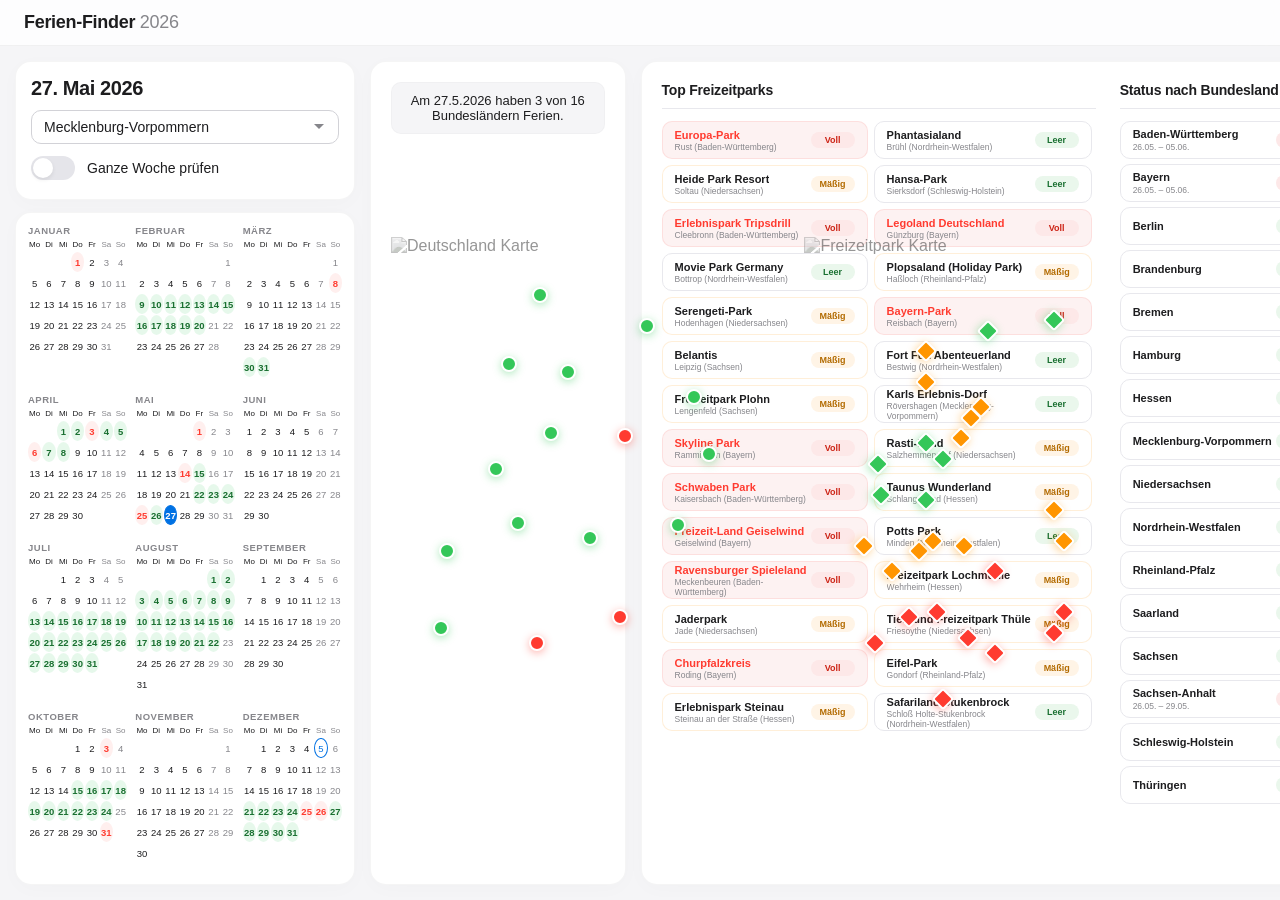
==== index.html @ 5b9fc249 "Update index.html" ====
<!DOCTYPE html>
<html lang="de">
<head>
    <meta charset="UTF-8">
    <meta name="viewport" content="width=device-width, initial-scale=1.0">
    <title>Ferien-Finder Deutschland 2026</title>
    <link rel="stylesheet" href="style.css">
</head>
<body>

    <header>
        <div class="header-blur"></div>
        <div class="header-content">
            <h1>Ferien-Finder <span>2026</span></h1>
        </div>
    </header>

    <div class="dashboard-wrapper">
        
        <div class="sidebar-left">
            <div class="controls-inner apple-card">
                <h2 id="selected-date-display">27. Mai 2026</h2>
                
                <select id="state-select" class="state-dropdown">
                    </select>

                <label class="week-toggle">
                    <input type="checkbox" id="week-check">
                    <span class="custom-switch"></span>
                    <span class="toggle-text">Ganze Woche prüfen</span>
                </label>
            </div>

            <div id="calendar-container" class="yearly-calendar apple-card">
                </div>
        </div>

        <div class="map-area apple-card">
            <div id="info-box">Lade Ferien-Finder...</div>
            
            <div class="maps-horizontal-container">
                <div class="map-wrapper-outer">
                    <div class="map-container">
                        <img src="https://upload.wikimedia.org/wikipedia/commons/6/6b/Karte_Deutsche_Bundesl%C3%A4nder_%28Bezeichner%29.svg" alt="Deutschland Karte" id="de-map">
                        <div class="pin-overlay">
                            <div id="pin-DE-SH" class="ferien-pin" style="top: 7%; left: 37%;" data-land="Schleswig-Holstein"></div>
                            <div id="pin-DE-MV" class="ferien-pin" style="top: 13%; left: 68%;" data-land="Mecklenburg-Vorpommern"></div>
                            <div id="pin-DE-HH" class="ferien-pin" style="top: 22%; left: 45%;" data-land="Hamburg"></div>
                            <div id="pin-DE-HB" class="ferien-pin" style="top: 20.5%; left: 28%;" data-land="Bremen"></div>
                            <div id="pin-DE-NI" class="ferien-pin" style="top: 34%; left: 40%;" data-land="Niedersachsen"></div>
                            <div id="pin-DE-BB" class="ferien-pin" style="top: 38%; left: 86%;" data-land="Brandenburg"></div>
                            <div id="pin-DE-BE" class="ferien-pin" style="top: 27%; left: 81.5%;" data-land="Berlin"></div>
                            <div id="pin-DE-ST" class="ferien-pin" style="top: 34.5%; left: 61.5%;" data-land="Sachsen-Anhalt"></div>
                            <div id="pin-DE-NW" class="ferien-pin" style="top: 41%; left: 24%;" data-land="Nordrhein-Westfalen"></div>
                            <div id="pin-DE-HE" class="ferien-pin" style="top: 51.5%; left: 30.5%;" data-land="Hessen"></div>
                            <div id="pin-DE-TH" class="ferien-pin" style="top: 54.5%; left: 51.5%;" data-land="Thüringen"></div>
                            <div id="pin-DE-SN" class="ferien-pin" style="top: 52%; left: 77%;" data-land="Sachsen"></div>
                            <div id="pin-DE-RP" class="ferien-pin" style="top: 57%; left: 10%;" data-land="Rheinland-Pfalz"></div>
                            <div id="pin-DE-SL" class="ferien-pin" style="top: 72%; left: 8%;" data-land="Saarland"></div>
                            <div id="pin-DE-BW" class="ferien-pin" style="top: 75%; left: 36%;" data-land="Baden-Württemberg"></div>
                            <div id="pin-DE-BY" class="ferien-pin" style="top: 70%; left: 60%;" data-land="Bayern"></div>
                        </div>
                    </div>
                </div>

                <div class="map-wrapper-outer parks-map">
                    <div class="map-container">
                        <img src="https://upload.wikimedia.org/wikipedia/commons/6/6b/Karte_Deutsche_Bundesl%C3%A4nder_%28Bezeichner%29.svg" alt="Freizeitpark Karte">
                        <div class="pin-overlay">
                            <div id="parkpin-Europa-Park" class="park-pin" style="top: 75%; left: 14%;" data-park="Europa-Park"></div>
                            <div id="parkpin-Phantasialand" class="park-pin" style="top: 46%; left: 16%;" data-park="Phantasialand"></div>
                            <div id="parkpin-Heide-Park-Resort" class="park-pin" style="top: 29%; left: 45%;" data-park="Heide Park Resort"></div>
                            <div id="parkpin-Hansa-Park" class="park-pin" style="top: 14%; left: 47%;" data-park="Hansa-Park"></div>
                            <div id="parkpin-Erlebnispark-Tripsdrill" class="park-pin" style="top: 70%; left: 24%;" data-park="Erlebnispark Tripsdrill"></div>
                            <div id="parkpin-Legoland-Deutschland" class="park-pin" style="top: 74%; left: 41%;" data-park="Legoland Deutschland"></div>
                            <div id="parkpin-Movie-Park-Germany" class="park-pin" style="top: 40%; left: 15%;" data-park="Movie Park Germany"></div>
                            <div id="parkpin-Plopsaland" class="park-pin" style="top: 61%; left: 19%;" data-park="Plopsaland (Holiday Park)"></div>
                            <div id="parkpin-Serengeti-Park" class="park-pin" style="top: 31%; left: 42%;" data-park="Serengeti-Park"></div>
                            <div id="parkpin-Bayern-Park" class="park-pin" style="top: 69%; left: 69%;" data-park="Bayern-Park"></div>
                            <div id="parkpin-Belantis" class="park-pin" style="top: 49%; left: 66%;" data-park="Belantis"></div>
                            <div id="parkpin-Fort-Fun" class="park-pin" style="top: 47%; left: 29%;" data-park="Fort Fun Abenteuerland"></div>
                            <div id="parkpin-Plohn" class="park-pin" style="top: 55%; left: 69%;" data-park="Freizeitpark Plohn"></div>
                            <div id="parkpin-Karls" class="park-pin" style="top: 12%; left: 66%;" data-park="Karls Erlebnis-Dorf"></div>
                            <div id="parkpin-Skyline" class="park-pin" style="top: 77%; left: 49%;" data-park="Skyline Park"></div>
                            <div id="parkpin-Rasti-Land" class="park-pin" style="top: 35%; left: 39%;" data-park="Rasti-Land"></div>
                            <div id="parkpin-Schwaben-Park" class="park-pin" style="top: 69%; left: 32%;" data-park="Schwaben Park"></div>
                            <div id="parkpin-Taunus" class="park-pin" style="top: 57%; left: 27%;" data-park="Taunus Wunderland"></div>
                            <div id="parkpin-Geiselwind" class="park-pin" style="top: 61%; left: 49%;" data-park="Freizeit-Land Geiselwind"></div>
                            <div id="parkpin-Potts-Park" class="park-pin" style="top: 36%; left: 29%;" data-park="Potts Park"></div>
                            
                            <div id="parkpin-Ravensburger-Spieleland" class="park-pin" style="top: 86%; left: 34%;" data-park="Ravensburger Spieleland"></div>
                            <div id="parkpin-Lochmuehle" class="park-pin" style="top: 55%; left: 31%;" data-park="Freizeitpark Lochmühle"></div>
                            <div id="parkpin-Jaderpark" class="park-pin" style="top: 18%; left: 29%;" data-park="Jaderpark"></div>
                            <div id="parkpin-Thuele" class="park-pin" style="top: 24%; left: 29%;" data-park="Tier- und Freizeitpark Thüle"></div>
                            <div id="parkpin-Churpfalzkreis" class="park-pin" style="top: 73%; left: 66%;" data-park="Churpfalzkreis"></div>
                            <div id="parkpin-Eifel-Park" class="park-pin" style="top: 56%; left: 11%;" data-park="Eifel-Park"></div>
                            <div id="parkpin-Steinau" class="park-pin" style="top: 56%; left: 40%;" data-park="Erlebnispark Steinau"></div>
                            <div id="parkpin-Stukenbrock" class="park-pin" style="top: 39%; left: 34%;" data-park="Safariland Stukenbrock"></div>
                        </div>
                    </div>
                </div>
            </div>
        </div>

        <div class="sidebar-right">
            <div class="list-container apple-card split-grid">
                <div class="grid-column">
                    <h2>Top Freizeitparks</h2>
                    <div id="parks-liste"></div>
                </div>
                <div class="grid-column">
                    <h2>Status nach Bundesland</h2>
                    <div id="laender-liste"></div>
                </div>
            </div>
        </div>

    </div>

    <script src="daten.js"></script>
    <script src="script.js"></script>
</body>
</html>
---- style.css ----
/* ==========================================================================
   1. APPLE STYLE BASE (LIGHT MINIMALISM)
   ========================================================================== */
body {
    font-family: -apple-system, BlinkMacSystemFont, "Segoe UI", Roboto, Helvetica, Arial, sans-serif;
    margin: 0; padding: 0;
    background-color: #f5f5f7;
    color: #1d1d1f;
    height: 100vh;
    display: flex;
    flex-direction: column;
    overflow: hidden;
    -webkit-font-smoothing: antialiased;
}

header {
    background-color: rgba(255, 255, 255, 0.8);
    backdrop-filter: saturate(180%) blur(20px);
    width: 100%;
    position: relative;
    z-index: 1000;
    border-bottom: 1px solid rgba(0, 0, 0, 0.05);
}

.header-content {
    max-width: 1600px;
    margin: 0 auto;
    padding: 12px 24px;
}

header h1 { 
    margin: 0; 
    font-size: 18px; 
    font-weight: 600;
    letter-spacing: -0.3px;
    color: #1d1d1f;
}
header h1 span {
    color: #86868b;
    font-weight: 400;
}

.dashboard-wrapper {
    display: flex; flex: 1; max-width: 100vw; box-sizing: border-box; padding: 15px; gap: 15px; align-items: stretch;
    min-height: 0; 
}

/* ==========================================================================
   2. THE APPLE CARD (WHITE ENCLOSURES)
   ========================================================================== */
.apple-card {
    background-color: #ffffff;
    border-radius: 16px;
    border: 1px solid rgba(0, 0, 0, 0.04);
    box-shadow: 0 4px 20px rgba(0, 0, 0, 0.02);
    box-sizing: border-box;
}

.sidebar-left { flex: 0 0 340px; display: flex; flex-direction: column; gap: 12px; min-height: 0; }
.sidebar-right { flex: 0 0 660px; min-height: 0; }

.controls-inner { padding: 15px; text-align: left; }
#selected-date-display { margin: 0 0 10px 0; font-size: 20px; color: #1d1d1f; font-weight: 600; letter-spacing: -0.4px; }

.state-dropdown {
    width: 100%; padding: 8px 12px; margin-bottom: 12px; border-radius: 10px; 
    border: 1px solid #d2d2d7; background-color: #ffffff; font-size: 14px; 
    color: #1d1d1f; outline: none; cursor: pointer; font-weight: 500;
    appearance: none;
    background-image: url("data:image/svg+xml;utf8,<svg xmlns='http://www.w3.org/2000/svg' width='10' height='6' viewBox='0 0 10 6'><path fill='%2386868b' d='M0 0l5 5 5-5z'/></svg>");
    background-repeat: no-repeat; background-position: right 14px center;
}
.state-dropdown:hover { border-color: #86868b; background-color: #f5f5f7; }

.week-toggle { display: inline-flex; align-items: center; gap: 12px; cursor: pointer; font-size: 14px; color: #1d1d1f; font-weight: 500; }
.week-toggle input { display: none; }
.custom-switch { width: 44px; height: 24px; background-color: #e5e5ea; border-radius: 12px; position: relative; transition: background-color 0.2s ease; }
.custom-switch::after { content: ''; position: absolute; top: 2px; left: 2px; width: 20px; height: 20px; background-color: #ffffff; border-radius: 50%; box-shadow: 0 2px 4px rgba(0,0,0,0.08); transition: transform 0.2s cubic-bezier(0.4, 0, 0.2, 1); }
.week-toggle input:checked + .custom-switch { background-color: #34c759; }
.week-toggle input:checked + .custom-switch::after { transform: translateX(20px); }

/* ==========================================================================
   3. APPLE SYSTEM CALENDAR (WITH DECENT WEEKEND MARKING)
   ========================================================================== */
.yearly-calendar { 
    flex: 1; 
    display: grid; 
    grid-template-columns: repeat(3, 1fr); 
    gap: 8px; 
    padding: 12px; 
    overflow-y: hidden; 
}
.month-box { background: transparent; padding: 0; }
.month-title { font-weight: 600; text-align: left; font-size: 9.5px; margin-bottom: 4px; color: #86868b; text-transform: uppercase; letter-spacing: 0.5px; }
.days-grid { display: grid; grid-template-columns: repeat(7, 1fr); gap: 1px; text-align: center; }

/* Header-Kürzel: Sa und So dezent abdunkeln */
.day-header { font-size: 8px; color: #1d1d1f; font-weight: 500; padding-bottom: 2px; }
.day-header:nth-child(6), .day-header:nth-child(7) { color: #86868b; }

.day-cell { font-size: 9.5px; padding: 3.5px 0; border-radius: 50%; cursor: pointer; color: #1d1d1f; font-weight: 500; transition: background 0.1s; border: 1px solid transparent; box-sizing: border-box; }
.day-cell.empty { cursor: default; background: transparent; border: none; }
.day-cell:not(.empty):hover { background-color: #f5f5f7; }

/* FIX: Samstage und Sonntage im Monatsraster edel abdunkeln */
.day-cell:nth-child(7n-1), .day-cell:nth-child(7n) { color: #86868b; }

/* Highlights (Überschreiben die Wochenend-Farbe bei Relevanz) */
.day-cell.ferien-highlight { background-color: rgba(52, 199, 89, 0.12) !important; color: #1a7031 !important; font-weight: 600; }
.day-cell.feiertag-highlight { background-color: rgba(255, 59, 48, 0.08) !important; color: #ff3b30 !important; font-weight: 600; }
.day-cell.today-highlight { border: 1px solid #0071e3 !important; color: #0071e3 !important; }
.day-cell.active { background: #0071e3 !important; color: #ffffff !important; font-weight: 600; border-color: #0071e3 !important; }

/* ==========================================================================
   4. MITTLERE SPALTE: APPLE KARTEN
   ========================================================================== */
.map-area { flex: 1; display: flex; flex-direction: column; padding: 20px; min-height: 0; }

#info-box {
    padding: 10px 15px; background: #f5f5f7; border-radius: 10px;
    text-align: center; font-weight: 500; margin-bottom: 16px; font-size: 13px; flex-shrink: 0;
    color: #1d1d1f; border: 1px solid rgba(0,0,0,0.02);
}

.maps-horizontal-container { display: flex; flex: 1; width: 100%; gap: 20px; min-height: 0; }
.map-wrapper-outer { flex: 1; display: flex; justify-content: center; align-items: center; min-height: 0; }
.map-wrapper-outer.parks-map { border-left: 1px solid #e8e8ed; padding-left: 20px; }

.map-container { height: 100%; max-height: 540px; aspect-ratio: 400 / 580; position: relative; }
.map-container img { 
    width: 100%; height: 100%; object-fit: contain; 
    filter: brightness(1.02) contrast(0.85) saturate(0.1) opacity(0.5); 
}

.pin-overlay { position: absolute; top: 2.6%; bottom: 2.6%; left: 3.75%; right: 3.75%; pointer-events: none; }

.ferien-pin, .park-pin {
    position: absolute; width: 12px; height: 12px; 
    border: 2px solid #ffffff; border-radius: 50%; 
    cursor: pointer; pointer-events: auto; transition: all 0.15s ease;
}
.ferien-pin:hover, .park-pin:hover { transform: scale(1.3); z-index: 100; box-shadow: 0 3px 10px rgba(0,0,0,0.15); }

.ferien-pin.leuchtet-gruen, .park-pin.leuchtet-gruen { 
    background-color: #34c759; 
    box-shadow: 0 2px 8px rgba(52, 199, 89, 0.4); 
}
.park-pin.leuchtet-gelb {
    background-color: #ff9500 !important; 
    box-shadow: 0 2px 8px rgba(255, 149, 0, 0.4) !important;
}
.ferien-pin, .park-pin.leuchtet-rot {
    background-color: #ff3b30;
    box-shadow: 0 2px 8px rgba(255, 59, 48, 0.4);
}

.park-pin { border-radius: 3px; transform: rotate(45deg); }
.park-pin:hover { transform: scale(1.3) rotate(45deg); }

/* ==========================================================================
   5. RECHTE SPALTE: GRID SEKTION
   ========================================================================== */
.list-container { padding: 20px; height: 100%; box-sizing: border-box; min-height: 0; }
.split-grid { display: grid; grid-template-columns: 1fr 1fr; gap: 24px; }
.grid-column { display: flex; flex-direction: column; min-height: 0; }

.list-container h2 { 
    margin: 0; font-size: 14px; color: #1d1d1f; text-align: left; 
    border-bottom: 1px solid #e8e8ed; padding-bottom: 10px; font-weight: 600;
    letter-spacing: -0.2px; margin-bottom: 12px;
}

#parks-liste { display: grid; grid-template-columns: 1fr 1fr; gap: 6px; flex: 1; overflow-y: auto; padding-right: 4px; align-content: start; }
.park-item, .land-item {
    display: flex; justify-content: space-between; align-items: center; padding: 0 12px;
    background: #ffffff; border: 1px solid #e8e8ed; border-radius: 10px;
    cursor: pointer; transition: all 0.1s; height: 38px; box-sizing: border-box;
}
.park-item:hover, .land-item:hover { background-color: #f5f5f7; }

.park-info { display: flex; flex-direction: column; text-align: left; overflow: hidden; padding-right: 4px; }
.park-name { font-size: 11px; font-weight: 600; color: #1d1d1f; white-space: nowrap; overflow: hidden; text-overflow: ellipsis; }
.park-ort { font-size: 8.5px; color: #86868b; margin-top: 1px; }

.park-status-badge { padding: 3px 8px; border-radius: 12px; font-size: 9px; font-weight: 600; flex-shrink: 0; text-align: center; width: 44px; box-sizing: border-box; }
.status-badge { padding: 3px 8px; border-radius: 12px; font-size: 9px; font-weight: 600; flex-shrink: 0; text-align: center; width: 52px; box-sizing: border-box; }

.park-status-badge.state-leer, .status-badge { background-color: #eaf7ec; color: #1a7031; }
.park-item.maessig { border-color: rgba(255, 149, 0, 0.15); }
.park-status-badge.state-maessig { background-color: #fff4e6; color: #b36b00; }
.park-item.ferien { background-color: #fdf2f2; border-color: rgba(255, 59, 48, 0.1); }
.park-item.ferien .park-name { color: #ff3b30; }
.park-status-badge.state-voll, .land-item.ferien .status-badge { background-color: #fde8e8; color: #cc2214; }

#laender-liste { display: flex; flex-direction: column; gap: 5px; flex: 1; overflow-y: auto; padding-right: 4px; }
.land-item { font-size: 11.5px; font-weight: 500; cursor: default; }

::-webkit-scrollbar { width: 4px; }
::-webkit-scrollbar-track { background: transparent; }
::-webkit-scrollbar-thumb { background: #d2d2d7; border-radius: 4px; }
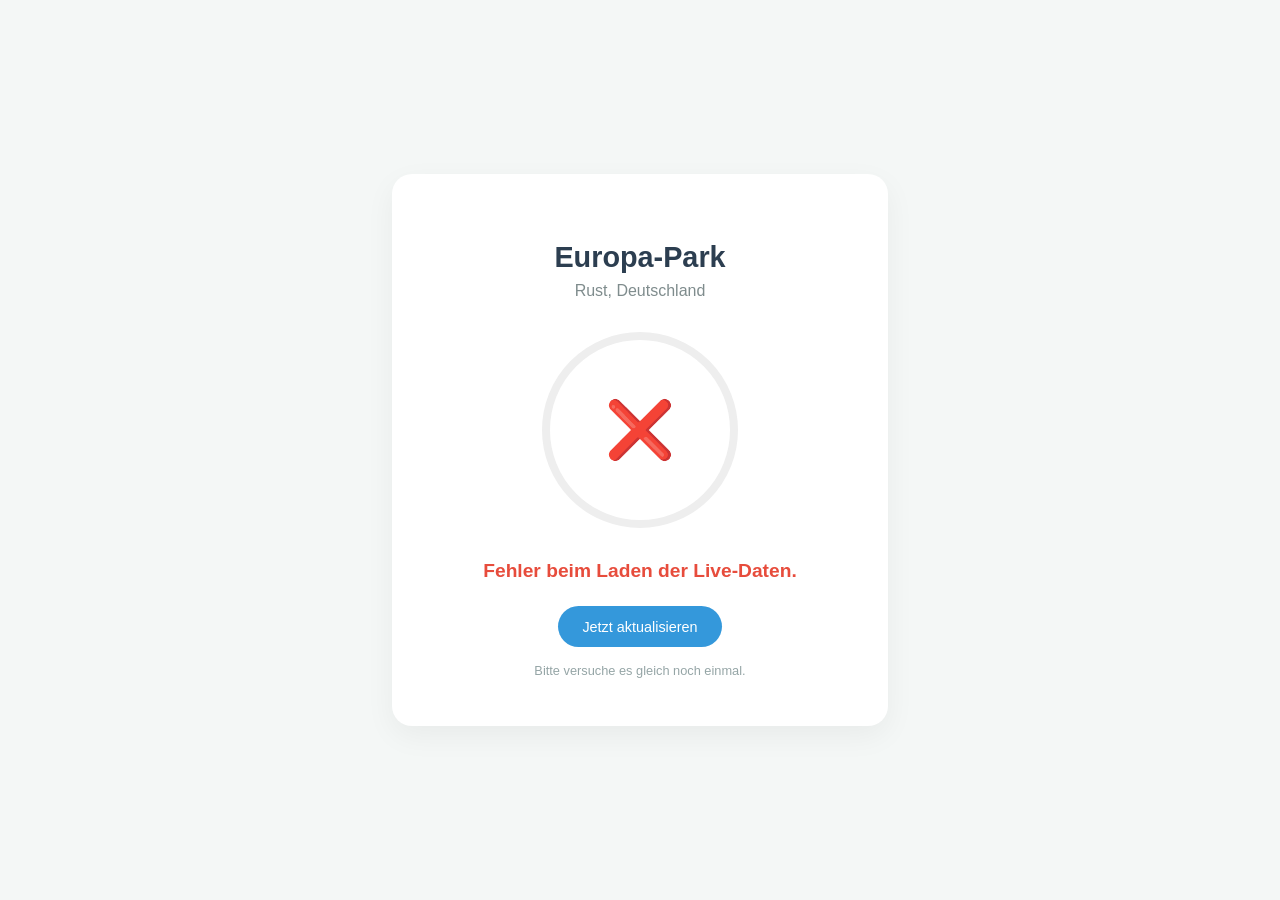
==== commit ed6fa1b5: "Update index.html" ====
--- a/index.html
+++ b/index.html
@@ -3,121 +3,188 @@
 <head>
     <meta charset="UTF-8">
     <meta name="viewport" content="width=device-width, initial-scale=1.0">
-    <title>Ferien-Finder Deutschland 2026</title>
-    <link rel="stylesheet" href="style.css">
+    <title>Europa-Park Live-Auslastung</title>
+    <style>
+        :root {
+            --bg-color: #f4f7f6;
+            --card-bg: #ffffff;
+            --text-main: #2c3e50;
+            --accent-blue: #3498db;
+            --state-leer: #2ecc71;
+            --state-maessig: #f1c40f;
+            --state-voll: #e74c3c;
+        }
+
+        body {
+            font-family: -apple-system, BlinkMacSystemFont, "Segoe UI", Roboto, sans-serif;
+            background-color: var(--bg-color);
+            color: var(--text-main);
+            display: flex;
+            justify-content: center;
+            align-items: center;
+            height: 100vh;
+            margin: 0;
+        }
+
+        .container {
+            text-align: center;
+            background: var(--card-bg);
+            padding: 3rem;
+            border-radius: 20px;
+            box-shadow: 0 10px 30px rgba(0,0,0,0.05);
+            max-width: 400px;
+            width: 90%;
+        }
+
+        h1 {
+            font-size: 1.8rem;
+            margin-bottom: 0.5rem;
+        }
+
+        .ort {
+            color: #7f8c8d;
+            font-size: 1rem;
+            margin-bottom: 2rem;
+        }
+
+        .auslastung-kreis {
+            width: 180px;
+            height: 180px;
+            border-radius: 50%;
+            border: 8px solid #eee;
+            display: flex;
+            flex-direction: column;
+            justify-content: center;
+            align-items: center;
+            margin: 0 auto 2rem auto;
+            transition: all 0.5s ease;
+        }
+
+        .prozent {
+            font-size: 3.5rem;
+            font-weight: bold;
+        }
+
+        .status-text {
+            font-size: 1.2rem;
+            font-weight: 600;
+            margin-bottom: 1.5rem;
+        }
+
+        .update-zeit {
+            font-size: 0.8rem;
+            color: #95a5a6;
+        }
+
+        .button {
+            background-color: var(--accent-blue);
+            color: white;
+            border: none;
+            padding: 0.8rem 1.5rem;
+            border-radius: 25px;
+            font-size: 0.9rem;
+            cursor: pointer;
+            transition: background 0.2s;
+        }
+
+        .button:hover {
+            background-color: #2980b9;
+        }
+
+        /* Ladestatus-Animation */
+        .loading .prozent {
+            font-size: 1.5rem;
+            color: #95a5a6;
+        }
+    </style>
 </head>
 <body>
 
-    <header>
-        <div class="header-blur"></div>
-        <div class="header-content">
-            <h1>Ferien-Finder <span>2026</span></h1>
-        </div>
-    </header>
+<div class="container" id="app-box">
+    <h1>Europa-Park</h1>
+    <div class="ort">Rust, Deutschland</div>
 
-    <div class="dashboard-wrapper">
-        
-        <div class="sidebar-left">
-            <div class="controls-inner apple-card">
-                <h2 id="selected-date-display">27. Mai 2026</h2>
-                
-                <select id="state-select" class="state-dropdown">
-                    </select>
-
-                <label class="week-toggle">
-                    <input type="checkbox" id="week-check">
-                    <span class="custom-switch"></span>
-                    <span class="toggle-text">Ganze Woche prüfen</span>
-                </label>
-            </div>
-
-            <div id="calendar-container" class="yearly-calendar apple-card">
-                </div>
-        </div>
-
-        <div class="map-area apple-card">
-            <div id="info-box">Lade Ferien-Finder...</div>
-            
-            <div class="maps-horizontal-container">
-                <div class="map-wrapper-outer">
-                    <div class="map-container">
-                        <img src="https://upload.wikimedia.org/wikipedia/commons/6/6b/Karte_Deutsche_Bundesl%C3%A4nder_%28Bezeichner%29.svg" alt="Deutschland Karte" id="de-map">
-                        <div class="pin-overlay">
-                            <div id="pin-DE-SH" class="ferien-pin" style="top: 7%; left: 37%;" data-land="Schleswig-Holstein"></div>
-                            <div id="pin-DE-MV" class="ferien-pin" style="top: 13%; left: 68%;" data-land="Mecklenburg-Vorpommern"></div>
-                            <div id="pin-DE-HH" class="ferien-pin" style="top: 22%; left: 45%;" data-land="Hamburg"></div>
-                            <div id="pin-DE-HB" class="ferien-pin" style="top: 20.5%; left: 28%;" data-land="Bremen"></div>
-                            <div id="pin-DE-NI" class="ferien-pin" style="top: 34%; left: 40%;" data-land="Niedersachsen"></div>
-                            <div id="pin-DE-BB" class="ferien-pin" style="top: 38%; left: 86%;" data-land="Brandenburg"></div>
-                            <div id="pin-DE-BE" class="ferien-pin" style="top: 27%; left: 81.5%;" data-land="Berlin"></div>
-                            <div id="pin-DE-ST" class="ferien-pin" style="top: 34.5%; left: 61.5%;" data-land="Sachsen-Anhalt"></div>
-                            <div id="pin-DE-NW" class="ferien-pin" style="top: 41%; left: 24%;" data-land="Nordrhein-Westfalen"></div>
-                            <div id="pin-DE-HE" class="ferien-pin" style="top: 51.5%; left: 30.5%;" data-land="Hessen"></div>
-                            <div id="pin-DE-TH" class="ferien-pin" style="top: 54.5%; left: 51.5%;" data-land="Thüringen"></div>
-                            <div id="pin-DE-SN" class="ferien-pin" style="top: 52%; left: 77%;" data-land="Sachsen"></div>
-                            <div id="pin-DE-RP" class="ferien-pin" style="top: 57%; left: 10%;" data-land="Rheinland-Pfalz"></div>
-                            <div id="pin-DE-SL" class="ferien-pin" style="top: 72%; left: 8%;" data-land="Saarland"></div>
-                            <div id="pin-DE-BW" class="ferien-pin" style="top: 75%; left: 36%;" data-land="Baden-Württemberg"></div>
-                            <div id="pin-DE-BY" class="ferien-pin" style="top: 70%; left: 60%;" data-land="Bayern"></div>
-                        </div>
-                    </div>
-                </div>
-
-                <div class="map-wrapper-outer parks-map">
-                    <div class="map-container">
-                        <img src="https://upload.wikimedia.org/wikipedia/commons/6/6b/Karte_Deutsche_Bundesl%C3%A4nder_%28Bezeichner%29.svg" alt="Freizeitpark Karte">
-                        <div class="pin-overlay">
-                            <div id="parkpin-Europa-Park" class="park-pin" style="top: 75%; left: 14%;" data-park="Europa-Park"></div>
-                            <div id="parkpin-Phantasialand" class="park-pin" style="top: 46%; left: 16%;" data-park="Phantasialand"></div>
-                            <div id="parkpin-Heide-Park-Resort" class="park-pin" style="top: 29%; left: 45%;" data-park="Heide Park Resort"></div>
-                            <div id="parkpin-Hansa-Park" class="park-pin" style="top: 14%; left: 47%;" data-park="Hansa-Park"></div>
-                            <div id="parkpin-Erlebnispark-Tripsdrill" class="park-pin" style="top: 70%; left: 24%;" data-park="Erlebnispark Tripsdrill"></div>
-                            <div id="parkpin-Legoland-Deutschland" class="park-pin" style="top: 74%; left: 41%;" data-park="Legoland Deutschland"></div>
-                            <div id="parkpin-Movie-Park-Germany" class="park-pin" style="top: 40%; left: 15%;" data-park="Movie Park Germany"></div>
-                            <div id="parkpin-Plopsaland" class="park-pin" style="top: 61%; left: 19%;" data-park="Plopsaland (Holiday Park)"></div>
-                            <div id="parkpin-Serengeti-Park" class="park-pin" style="top: 31%; left: 42%;" data-park="Serengeti-Park"></div>
-                            <div id="parkpin-Bayern-Park" class="park-pin" style="top: 69%; left: 69%;" data-park="Bayern-Park"></div>
-                            <div id="parkpin-Belantis" class="park-pin" style="top: 49%; left: 66%;" data-park="Belantis"></div>
-                            <div id="parkpin-Fort-Fun" class="park-pin" style="top: 47%; left: 29%;" data-park="Fort Fun Abenteuerland"></div>
-                            <div id="parkpin-Plohn" class="park-pin" style="top: 55%; left: 69%;" data-park="Freizeitpark Plohn"></div>
-                            <div id="parkpin-Karls" class="park-pin" style="top: 12%; left: 66%;" data-park="Karls Erlebnis-Dorf"></div>
-                            <div id="parkpin-Skyline" class="park-pin" style="top: 77%; left: 49%;" data-park="Skyline Park"></div>
-                            <div id="parkpin-Rasti-Land" class="park-pin" style="top: 35%; left: 39%;" data-park="Rasti-Land"></div>
-                            <div id="parkpin-Schwaben-Park" class="park-pin" style="top: 69%; left: 32%;" data-park="Schwaben Park"></div>
-                            <div id="parkpin-Taunus" class="park-pin" style="top: 57%; left: 27%;" data-park="Taunus Wunderland"></div>
-                            <div id="parkpin-Geiselwind" class="park-pin" style="top: 61%; left: 49%;" data-park="Freizeit-Land Geiselwind"></div>
-                            <div id="parkpin-Potts-Park" class="park-pin" style="top: 36%; left: 29%;" data-park="Potts Park"></div>
-                            
-                            <div id="parkpin-Ravensburger-Spieleland" class="park-pin" style="top: 86%; left: 34%;" data-park="Ravensburger Spieleland"></div>
-                            <div id="parkpin-Lochmuehle" class="park-pin" style="top: 55%; left: 31%;" data-park="Freizeitpark Lochmühle"></div>
-                            <div id="parkpin-Jaderpark" class="park-pin" style="top: 18%; left: 29%;" data-park="Jaderpark"></div>
-                            <div id="parkpin-Thuele" class="park-pin" style="top: 24%; left: 29%;" data-park="Tier- und Freizeitpark Thüle"></div>
-                            <div id="parkpin-Churpfalzkreis" class="park-pin" style="top: 73%; left: 66%;" data-park="Churpfalzkreis"></div>
-                            <div id="parkpin-Eifel-Park" class="park-pin" style="top: 56%; left: 11%;" data-park="Eifel-Park"></div>
-                            <div id="parkpin-Steinau" class="park-pin" style="top: 56%; left: 40%;" data-park="Erlebnispark Steinau"></div>
-                            <div id="parkpin-Stukenbrock" class="park-pin" style="top: 39%; left: 34%;" data-park="Safariland Stukenbrock"></div>
-                        </div>
-                    </div>
-                </div>
-            </div>
-        </div>
-
-        <div class="sidebar-right">
-            <div class="list-container apple-card split-grid">
-                <div class="grid-column">
-                    <h2>Top Freizeitparks</h2>
-                    <div id="parks-liste"></div>
-                </div>
-                <div class="grid-column">
-                    <h2>Status nach Bundesland</h2>
-                    <div id="laender-liste"></div>
-                </div>
-            </div>
-        </div>
-
+    <div class="auslastung-kreis" id="kreis">
+        <div class="prozent" id="wert">--</div>
     </div>
 
-    <script src="daten.js"></script>
-    <script src="script.js"></script>
+    <div class="status-text" id="status">Lade Live-Daten...</div>
+    
+    <button class="button" onclick="holeEuropaParkDaten()">Jetzt aktualisieren</button>
+    <div class="update-zeit" id="zeit" style="margin-top: 1rem;"></div>
+</div>
+
+<script>
+    async function holeEuropaParkDaten() {
+        const wertAnzeige = document.getElementById('wert');
+        const statusAnzeige = document.getElementById('status');
+        const kreis = document.getElementById('kreis');
+        const zeitAnzeige = document.getElementById('zeit');
+        
+        wertAnzeige.innerText = "⏳";
+        statusAnzeige.innerText = "Verbindung wird aufgebaut...";
+        
+        // Wir nutzen den direkten JSON-Proxy von AllOrigins ohne blockierende Header
+        const targetUrl = 'https://api.wartezeiten.app/v1/parks';
+        
+        try {
+            const response = await fetch(`https://api.allorigins.win/get?url=${encodeURIComponent(targetUrl)}`);
+            if (!response.ok) throw new Error('Proxy antwortet nicht');
+            
+            const dataWrapper = await response.json();
+            if (!dataWrapper.contents) throw new Error('Kein Inhalt empfangen');
+            
+            const parks = JSON.parse(dataWrapper.contents);
+            
+            // Suche den Europa-Park über die exakte API-ID 'europapark'
+            const europaPark = parks.find(p => p && p.id === 'europapark');
+            
+            if (europaPark) {
+                // Auslesen des Feldes (wir prüfen beide API-Schreibweisen ab)
+                const levelRaw = europaPark.crowd_level !== undefined ? europaPark.crowd_level : europaPark.crowdlevel;
+                
+                if (levelRaw !== undefined && levelRaw !== null) {
+                    const prozentwert = Math.round(parseFloat(levelRaw));
+                    
+                    // Werte auf dem Bildschirm anzeigen
+                    wertAnzeige.innerHTML = `${prozentwert}<span style="font-size: 1.5rem;">%</span>`;
+                    
+                    // Farben und Zustandstexte dynamisch anpassen
+                    if (prozentwert >= 65) {
+                        statusAnzeige.innerText = "Sehr voll (Lange Wartezeiten)";
+                        statusAnzeige.style.color = "var(--state-voll)";
+                        kreis.style.borderColor = "var(--state-voll)";
+                    } else if (prozentwert >= 35) {
+                        statusAnzeige.innerText = "Mäßig besucht (Normalbetrieb)";
+                        statusAnzeige.style.color = "var(--state-maessig)";
+                        kreis.style.borderColor = "var(--state-maessig)";
+                    } else {
+                        statusAnzeige.innerText = "Sehr leer (Freie Fahrt!)";
+                        statusAnzeige.style.color = "var(--state-leer)";
+                        kreis.style.borderColor = "var(--state-leer)";
+                    }
+                    
+                    // Zeitstempel setzen
+                    const jetzt = new Date();
+                    zeitAnzeige.innerText = `Zuletzt aktualisiert: ${jetzt.toLocaleTimeString('de-DE')} Uhr`;
+                    return;
+                }
+            }
+            throw new Error('Parkdaten unvollständig');
+            
+        } catch (fehler) {
+            console.error(fehler);
+            wertAnzeige.innerText = "❌";
+            statusAnzeige.innerText = "Fehler beim Laden der Live-Daten.";
+            statusAnzeige.style.color = "var(--state-voll)";
+            kreis.style.borderColor = "#eee";
+            zeitAnzeige.innerText = "Bitte versuche es gleich noch einmal.";
+        }
+    }
+
+    // Beim ersten Laden der Seite sofort die Daten abrufen
+    document.addEventListener('DOMContentLoaded', holeEuropaParkDaten);
+</script>
+
 </body>
 </html>
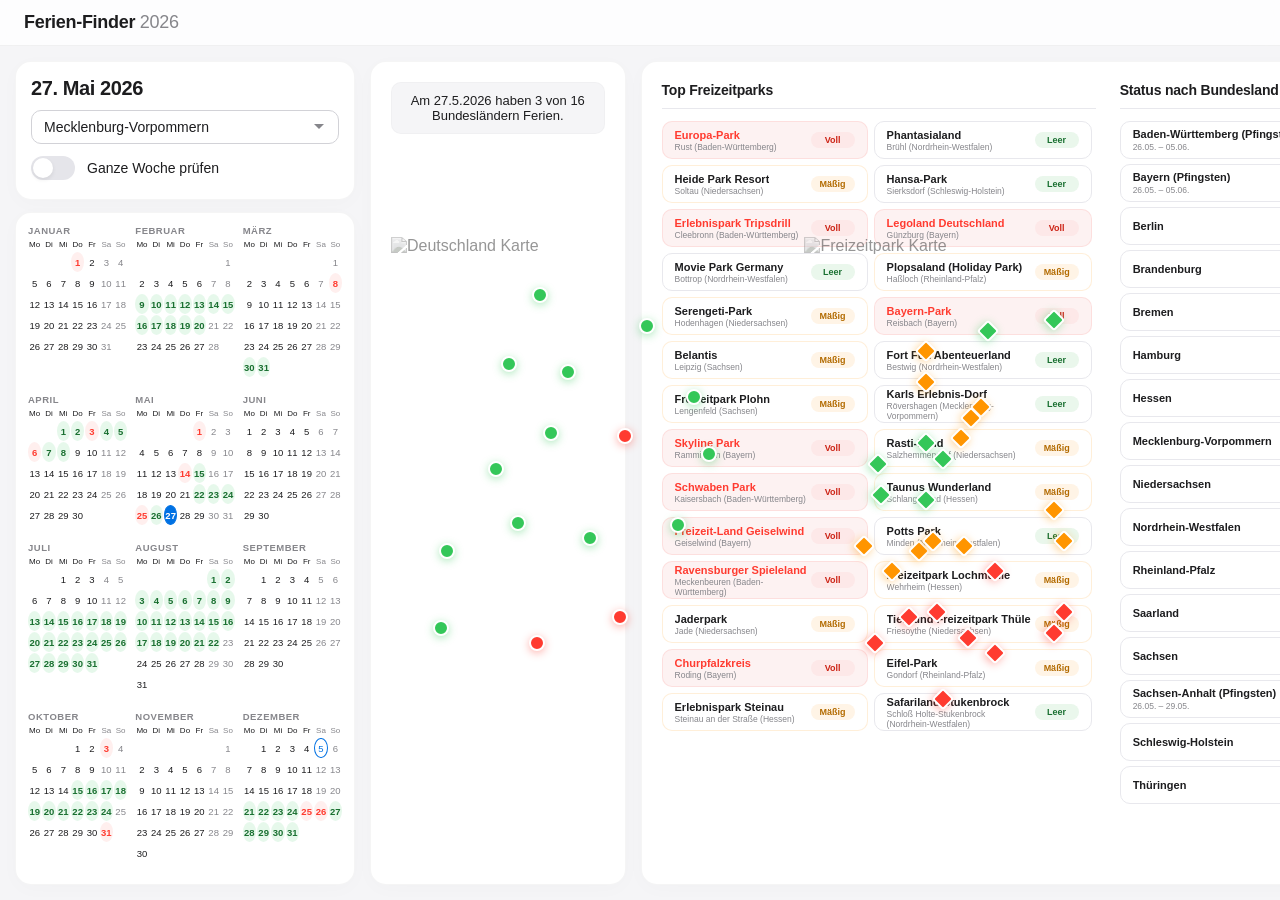
==== commit 3de17ec6: "Add files via upload" ====
--- a/index.html
+++ b/index.html
@@ -3,188 +3,121 @@
 <head>
     <meta charset="UTF-8">
     <meta name="viewport" content="width=device-width, initial-scale=1.0">
-    <title>Europa-Park Live-Auslastung</title>
-    <style>
-        :root {
-            --bg-color: #f4f7f6;
-            --card-bg: #ffffff;
-            --text-main: #2c3e50;
-            --accent-blue: #3498db;
-            --state-leer: #2ecc71;
-            --state-maessig: #f1c40f;
-            --state-voll: #e74c3c;
-        }
-
-        body {
-            font-family: -apple-system, BlinkMacSystemFont, "Segoe UI", Roboto, sans-serif;
-            background-color: var(--bg-color);
-            color: var(--text-main);
-            display: flex;
-            justify-content: center;
-            align-items: center;
-            height: 100vh;
-            margin: 0;
-        }
-
-        .container {
-            text-align: center;
-            background: var(--card-bg);
-            padding: 3rem;
-            border-radius: 20px;
-            box-shadow: 0 10px 30px rgba(0,0,0,0.05);
-            max-width: 400px;
-            width: 90%;
-        }
-
-        h1 {
-            font-size: 1.8rem;
-            margin-bottom: 0.5rem;
-        }
-
-        .ort {
-            color: #7f8c8d;
-            font-size: 1rem;
-            margin-bottom: 2rem;
-        }
-
-        .auslastung-kreis {
-            width: 180px;
-            height: 180px;
-            border-radius: 50%;
-            border: 8px solid #eee;
-            display: flex;
-            flex-direction: column;
-            justify-content: center;
-            align-items: center;
-            margin: 0 auto 2rem auto;
-            transition: all 0.5s ease;
-        }
-
-        .prozent {
-            font-size: 3.5rem;
-            font-weight: bold;
-        }
-
-        .status-text {
-            font-size: 1.2rem;
-            font-weight: 600;
-            margin-bottom: 1.5rem;
-        }
-
-        .update-zeit {
-            font-size: 0.8rem;
-            color: #95a5a6;
-        }
-
-        .button {
-            background-color: var(--accent-blue);
-            color: white;
-            border: none;
-            padding: 0.8rem 1.5rem;
-            border-radius: 25px;
-            font-size: 0.9rem;
-            cursor: pointer;
-            transition: background 0.2s;
-        }
-
-        .button:hover {
-            background-color: #2980b9;
-        }
-
-        /* Ladestatus-Animation */
-        .loading .prozent {
-            font-size: 1.5rem;
-            color: #95a5a6;
-        }
-    </style>
+    <title>Ferien-Finder Deutschland 2026</title>
+    <link rel="stylesheet" href="style.css">
 </head>
 <body>
 
-<div class="container" id="app-box">
-    <h1>Europa-Park</h1>
-    <div class="ort">Rust, Deutschland</div>
+    <header>
+        <div class="header-blur"></div>
+        <div class="header-content">
+            <h1>Ferien-Finder <span>2026</span></h1>
+        </div>
+    </header>
 
-    <div class="auslastung-kreis" id="kreis">
-        <div class="prozent" id="wert">--</div>
+    <div class="dashboard-wrapper">
+        
+        <div class="sidebar-left">
+            <div class="controls-inner apple-card">
+                <h2 id="selected-date-display">27. Mai 2026</h2>
+                
+                <select id="state-select" class="state-dropdown">
+                    </select>
+
+                <label class="week-toggle">
+                    <input type="checkbox" id="week-check">
+                    <span class="custom-switch"></span>
+                    <span class="toggle-text">Ganze Woche prüfen</span>
+                </label>
+            </div>
+
+            <div id="calendar-container" class="yearly-calendar apple-card">
+                </div>
+        </div>
+
+        <div class="map-area apple-card">
+            <div id="info-box">Lade Ferien-Finder...</div>
+            
+            <div class="maps-horizontal-container">
+                <div class="map-wrapper-outer">
+                    <div class="map-container">
+                        <img src="https://upload.wikimedia.org/wikipedia/commons/6/6b/Karte_Deutsche_Bundesl%C3%A4nder_%28Bezeichner%29.svg" alt="Deutschland Karte" id="de-map">
+                        <div class="pin-overlay">
+                            <div id="pin-DE-SH" class="ferien-pin" style="top: 7%; left: 37%;" data-land="Schleswig-Holstein"></div>
+                            <div id="pin-DE-MV" class="ferien-pin" style="top: 13%; left: 68%;" data-land="Mecklenburg-Vorpommern"></div>
+                            <div id="pin-DE-HH" class="ferien-pin" style="top: 22%; left: 45%;" data-land="Hamburg"></div>
+                            <div id="pin-DE-HB" class="ferien-pin" style="top: 20.5%; left: 28%;" data-land="Bremen"></div>
+                            <div id="pin-DE-NI" class="ferien-pin" style="top: 34%; left: 40%;" data-land="Niedersachsen"></div>
+                            <div id="pin-DE-BB" class="ferien-pin" style="top: 38%; left: 86%;" data-land="Brandenburg"></div>
+                            <div id="pin-DE-BE" class="ferien-pin" style="top: 27%; left: 81.5%;" data-land="Berlin"></div>
+                            <div id="pin-DE-ST" class="ferien-pin" style="top: 34.5%; left: 61.5%;" data-land="Sachsen-Anhalt"></div>
+                            <div id="pin-DE-NW" class="ferien-pin" style="top: 41%; left: 24%;" data-land="Nordrhein-Westfalen"></div>
+                            <div id="pin-DE-HE" class="ferien-pin" style="top: 51.5%; left: 30.5%;" data-land="Hessen"></div>
+                            <div id="pin-DE-TH" class="ferien-pin" style="top: 54.5%; left: 51.5%;" data-land="Thüringen"></div>
+                            <div id="pin-DE-SN" class="ferien-pin" style="top: 52%; left: 77%;" data-land="Sachsen"></div>
+                            <div id="pin-DE-RP" class="ferien-pin" style="top: 57%; left: 10%;" data-land="Rheinland-Pfalz"></div>
+                            <div id="pin-DE-SL" class="ferien-pin" style="top: 72%; left: 8%;" data-land="Saarland"></div>
+                            <div id="pin-DE-BW" class="ferien-pin" style="top: 75%; left: 36%;" data-land="Baden-Württemberg"></div>
+                            <div id="pin-DE-BY" class="ferien-pin" style="top: 70%; left: 60%;" data-land="Bayern"></div>
+                        </div>
+                    </div>
+                </div>
+
+                <div class="map-wrapper-outer parks-map">
+                    <div class="map-container">
+                        <img src="https://upload.wikimedia.org/wikipedia/commons/6/6b/Karte_Deutsche_Bundesl%C3%A4nder_%28Bezeichner%29.svg" alt="Freizeitpark Karte">
+                        <div class="pin-overlay">
+                            <div id="parkpin-Europa-Park" class="park-pin" style="top: 75%; left: 14%;" data-park="Europa-Park"></div>
+                            <div id="parkpin-Phantasialand" class="park-pin" style="top: 46%; left: 16%;" data-park="Phantasialand"></div>
+                            <div id="parkpin-Heide-Park-Resort" class="park-pin" style="top: 29%; left: 45%;" data-park="Heide Park Resort"></div>
+                            <div id="parkpin-Hansa-Park" class="park-pin" style="top: 14%; left: 47%;" data-park="Hansa-Park"></div>
+                            <div id="parkpin-Erlebnispark-Tripsdrill" class="park-pin" style="top: 70%; left: 24%;" data-park="Erlebnispark Tripsdrill"></div>
+                            <div id="parkpin-Legoland-Deutschland" class="park-pin" style="top: 74%; left: 41%;" data-park="Legoland Deutschland"></div>
+                            <div id="parkpin-Movie-Park-Germany" class="park-pin" style="top: 40%; left: 15%;" data-park="Movie Park Germany"></div>
+                            <div id="parkpin-Plopsaland" class="park-pin" style="top: 61%; left: 19%;" data-park="Plopsaland (Holiday Park)"></div>
+                            <div id="parkpin-Serengeti-Park" class="park-pin" style="top: 31%; left: 42%;" data-park="Serengeti-Park"></div>
+                            <div id="parkpin-Bayern-Park" class="park-pin" style="top: 69%; left: 69%;" data-park="Bayern-Park"></div>
+                            <div id="parkpin-Belantis" class="park-pin" style="top: 49%; left: 66%;" data-park="Belantis"></div>
+                            <div id="parkpin-Fort-Fun" class="park-pin" style="top: 47%; left: 29%;" data-park="Fort Fun Abenteuerland"></div>
+                            <div id="parkpin-Plohn" class="park-pin" style="top: 55%; left: 69%;" data-park="Freizeitpark Plohn"></div>
+                            <div id="parkpin-Karls" class="park-pin" style="top: 12%; left: 66%;" data-park="Karls Erlebnis-Dorf"></div>
+                            <div id="parkpin-Skyline" class="park-pin" style="top: 77%; left: 49%;" data-park="Skyline Park"></div>
+                            <div id="parkpin-Rasti-Land" class="park-pin" style="top: 35%; left: 39%;" data-park="Rasti-Land"></div>
+                            <div id="parkpin-Schwaben-Park" class="park-pin" style="top: 69%; left: 32%;" data-park="Schwaben Park"></div>
+                            <div id="parkpin-Taunus" class="park-pin" style="top: 57%; left: 27%;" data-park="Taunus Wunderland"></div>
+                            <div id="parkpin-Geiselwind" class="park-pin" style="top: 61%; left: 49%;" data-park="Freizeit-Land Geiselwind"></div>
+                            <div id="parkpin-Potts-Park" class="park-pin" style="top: 36%; left: 29%;" data-park="Potts Park"></div>
+                            
+                            <div id="parkpin-Ravensburger-Spieleland" class="park-pin" style="top: 86%; left: 34%;" data-park="Ravensburger Spieleland"></div>
+                            <div id="parkpin-Lochmuehle" class="park-pin" style="top: 55%; left: 31%;" data-park="Freizeitpark Lochmühle"></div>
+                            <div id="parkpin-Jaderpark" class="park-pin" style="top: 18%; left: 29%;" data-park="Jaderpark"></div>
+                            <div id="parkpin-Thuele" class="park-pin" style="top: 24%; left: 29%;" data-park="Tier- und Freizeitpark Thüle"></div>
+                            <div id="parkpin-Churpfalzkreis" class="park-pin" style="top: 73%; left: 66%;" data-park="Churpfalzkreis"></div>
+                            <div id="parkpin-Eifel-Park" class="park-pin" style="top: 56%; left: 11%;" data-park="Eifel-Park"></div>
+                            <div id="parkpin-Steinau" class="park-pin" style="top: 56%; left: 40%;" data-park="Erlebnispark Steinau"></div>
+                            <div id="parkpin-Stukenbrock" class="park-pin" style="top: 39%; left: 34%;" data-park="Safariland Stukenbrock"></div>
+                        </div>
+                    </div>
+                </div>
+            </div>
+        </div>
+
+        <div class="sidebar-right">
+            <div class="list-container apple-card split-grid">
+                <div class="grid-column">
+                    <h2>Top Freizeitparks</h2>
+                    <div id="parks-liste"></div>
+                </div>
+                <div class="grid-column">
+                    <h2>Status nach Bundesland</h2>
+                    <div id="laender-liste"></div>
+                </div>
+            </div>
+        </div>
+
     </div>
 
-    <div class="status-text" id="status">Lade Live-Daten...</div>
-    
-    <button class="button" onclick="holeEuropaParkDaten()">Jetzt aktualisieren</button>
-    <div class="update-zeit" id="zeit" style="margin-top: 1rem;"></div>
-</div>
-
-<script>
-    async function holeEuropaParkDaten() {
-        const wertAnzeige = document.getElementById('wert');
-        const statusAnzeige = document.getElementById('status');
-        const kreis = document.getElementById('kreis');
-        const zeitAnzeige = document.getElementById('zeit');
-        
-        wertAnzeige.innerText = "⏳";
-        statusAnzeige.innerText = "Verbindung wird aufgebaut...";
-        
-        // Wir nutzen den direkten JSON-Proxy von AllOrigins ohne blockierende Header
-        const targetUrl = 'https://api.wartezeiten.app/v1/parks';
-        
-        try {
-            const response = await fetch(`https://api.allorigins.win/get?url=${encodeURIComponent(targetUrl)}`);
-            if (!response.ok) throw new Error('Proxy antwortet nicht');
-            
-            const dataWrapper = await response.json();
-            if (!dataWrapper.contents) throw new Error('Kein Inhalt empfangen');
-            
-            const parks = JSON.parse(dataWrapper.contents);
-            
-            // Suche den Europa-Park über die exakte API-ID 'europapark'
-            const europaPark = parks.find(p => p && p.id === 'europapark');
-            
-            if (europaPark) {
-                // Auslesen des Feldes (wir prüfen beide API-Schreibweisen ab)
-                const levelRaw = europaPark.crowd_level !== undefined ? europaPark.crowd_level : europaPark.crowdlevel;
-                
-                if (levelRaw !== undefined && levelRaw !== null) {
-                    const prozentwert = Math.round(parseFloat(levelRaw));
-                    
-                    // Werte auf dem Bildschirm anzeigen
-                    wertAnzeige.innerHTML = `${prozentwert}<span style="font-size: 1.5rem;">%</span>`;
-                    
-                    // Farben und Zustandstexte dynamisch anpassen
-                    if (prozentwert >= 65) {
-                        statusAnzeige.innerText = "Sehr voll (Lange Wartezeiten)";
-                        statusAnzeige.style.color = "var(--state-voll)";
-                        kreis.style.borderColor = "var(--state-voll)";
-                    } else if (prozentwert >= 35) {
-                        statusAnzeige.innerText = "Mäßig besucht (Normalbetrieb)";
-                        statusAnzeige.style.color = "var(--state-maessig)";
-                        kreis.style.borderColor = "var(--state-maessig)";
-                    } else {
-                        statusAnzeige.innerText = "Sehr leer (Freie Fahrt!)";
-                        statusAnzeige.style.color = "var(--state-leer)";
-                        kreis.style.borderColor = "var(--state-leer)";
-                    }
-                    
-                    // Zeitstempel setzen
-                    const jetzt = new Date();
-                    zeitAnzeige.innerText = `Zuletzt aktualisiert: ${jetzt.toLocaleTimeString('de-DE')} Uhr`;
-                    return;
-                }
-            }
-            throw new Error('Parkdaten unvollständig');
-            
-        } catch (fehler) {
-            console.error(fehler);
-            wertAnzeige.innerText = "❌";
-            statusAnzeige.innerText = "Fehler beim Laden der Live-Daten.";
-            statusAnzeige.style.color = "var(--state-voll)";
-            kreis.style.borderColor = "#eee";
-            zeitAnzeige.innerText = "Bitte versuche es gleich noch einmal.";
-        }
-    }
-
-    // Beim ersten Laden der Seite sofort die Daten abrufen
-    document.addEventListener('DOMContentLoaded', holeEuropaParkDaten);
-</script>
-
+    <script src="daten.js"></script>
+    <script src="script.js"></script>
 </body>
 </html>
--- a/style.css
+++ b/style.css
@@ -0,0 +1,200 @@
+/* ==========================================================================
+   1. APPLE STYLE BASE (LIGHT MINIMALISM)
+   ========================================================================== */
+body {
+    font-family: -apple-system, BlinkMacSystemFont, "Segoe UI", Roboto, Helvetica, Arial, sans-serif;
+    margin: 0; padding: 0;
+    background-color: #f5f5f7;
+    color: #1d1d1f;
+    height: 100vh;
+    display: flex;
+    flex-direction: column;
+    overflow: hidden;
+    -webkit-font-smoothing: antialiased;
+}
+
+header {
+    background-color: rgba(255, 255, 255, 0.8);
+    backdrop-filter: saturate(180%) blur(20px);
+    width: 100%;
+    position: relative;
+    z-index: 1000;
+    border-bottom: 1px solid rgba(0, 0, 0, 0.05);
+}
+
+.header-content {
+    max-width: 1600px;
+    margin: 0 auto;
+    padding: 12px 24px;
+}
+
+header h1 { 
+    margin: 0; 
+    font-size: 18px; 
+    font-weight: 600;
+    letter-spacing: -0.3px;
+    color: #1d1d1f;
+}
+header h1 span {
+    color: #86868b;
+    font-weight: 400;
+}
+
+.dashboard-wrapper {
+    display: flex; flex: 1; max-width: 100vw; box-sizing: border-box; padding: 15px; gap: 15px; align-items: stretch;
+    min-height: 0; 
+}
+
+/* ==========================================================================
+   2. THE APPLE CARD (WHITE ENCLOSURES)
+   ========================================================================== */
+.apple-card {
+    background-color: #ffffff;
+    border-radius: 16px;
+    border: 1px solid rgba(0, 0, 0, 0.04);
+    box-shadow: 0 4px 20px rgba(0, 0, 0, 0.02);
+    box-sizing: border-box;
+}
+
+.sidebar-left { flex: 0 0 340px; display: flex; flex-direction: column; gap: 12px; min-height: 0; }
+.sidebar-right { flex: 0 0 660px; min-height: 0; }
+
+.controls-inner { padding: 15px; text-align: left; }
+#selected-date-display { margin: 0 0 10px 0; font-size: 20px; color: #1d1d1f; font-weight: 600; letter-spacing: -0.4px; }
+
+.state-dropdown {
+    width: 100%; padding: 8px 12px; margin-bottom: 12px; border-radius: 10px; 
+    border: 1px solid #d2d2d7; background-color: #ffffff; font-size: 14px; 
+    color: #1d1d1f; outline: none; cursor: pointer; font-weight: 500;
+    appearance: none;
+    background-image: url("data:image/svg+xml;utf8,<svg xmlns='http://www.w3.org/2000/svg' width='10' height='6' viewBox='0 0 10 6'><path fill='%2386868b' d='M0 0l5 5 5-5z'/></svg>");
+    background-repeat: no-repeat; background-position: right 14px center;
+}
+.state-dropdown:hover { border-color: #86868b; background-color: #f5f5f7; }
+
+.week-toggle { display: inline-flex; align-items: center; gap: 12px; cursor: pointer; font-size: 14px; color: #1d1d1f; font-weight: 500; }
+.week-toggle input { display: none; }
+.custom-switch { width: 44px; height: 24px; background-color: #e5e5ea; border-radius: 12px; position: relative; transition: background-color 0.2s ease; }
+.custom-switch::after { content: ''; position: absolute; top: 2px; left: 2px; width: 20px; height: 20px; background-color: #ffffff; border-radius: 50%; box-shadow: 0 2px 4px rgba(0,0,0,0.08); transition: transform 0.2s cubic-bezier(0.4, 0, 0.2, 1); }
+.week-toggle input:checked + .custom-switch { background-color: #34c759; }
+.week-toggle input:checked + .custom-switch::after { transform: translateX(20px); }
+
+/* ==========================================================================
+   3. APPLE SYSTEM CALENDAR (WITH DECENT WEEKEND MARKING)
+   ========================================================================== */
+.yearly-calendar { 
+    flex: 1; 
+    display: grid; 
+    grid-template-columns: repeat(3, 1fr); 
+    gap: 8px; 
+    padding: 12px; 
+    overflow-y: hidden; 
+}
+.month-box { background: transparent; padding: 0; }
+.month-title { font-weight: 600; text-align: left; font-size: 9.5px; margin-bottom: 4px; color: #86868b; text-transform: uppercase; letter-spacing: 0.5px; }
+.days-grid { display: grid; grid-template-columns: repeat(7, 1fr); gap: 1px; text-align: center; }
+
+/* Header-Kürzel: Sa und So dezent abdunkeln */
+.day-header { font-size: 8px; color: #1d1d1f; font-weight: 500; padding-bottom: 2px; }
+.day-header:nth-child(6), .day-header:nth-child(7) { color: #86868b; }
+
+.day-cell { font-size: 9.5px; padding: 3.5px 0; border-radius: 50%; cursor: pointer; color: #1d1d1f; font-weight: 500; transition: background 0.1s; border: 1px solid transparent; box-sizing: border-box; }
+.day-cell.empty { cursor: default; background: transparent; border: none; }
+.day-cell:not(.empty):hover { background-color: #f5f5f7; }
+
+/* FIX: Samstage und Sonntage im Monatsraster edel abdunkeln */
+.day-cell:nth-child(7n-1), .day-cell:nth-child(7n) { color: #86868b; }
+
+/* Highlights (Überschreiben die Wochenend-Farbe bei Relevanz) */
+.day-cell.ferien-highlight { background-color: rgba(52, 199, 89, 0.12) !important; color: #1a7031 !important; font-weight: 600; }
+.day-cell.feiertag-highlight { background-color: rgba(255, 59, 48, 0.08) !important; color: #ff3b30 !important; font-weight: 600; }
+.day-cell.today-highlight { border: 1px solid #0071e3 !important; color: #0071e3 !important; }
+.day-cell.active { background: #0071e3 !important; color: #ffffff !important; font-weight: 600; border-color: #0071e3 !important; }
+
+/* ==========================================================================
+   4. MITTLERE SPALTE: APPLE KARTEN
+   ========================================================================== */
+.map-area { flex: 1; display: flex; flex-direction: column; padding: 20px; min-height: 0; }
+
+#info-box {
+    padding: 10px 15px; background: #f5f5f7; border-radius: 10px;
+    text-align: center; font-weight: 500; margin-bottom: 16px; font-size: 13px; flex-shrink: 0;
+    color: #1d1d1f; border: 1px solid rgba(0,0,0,0.02);
+}
+
+.maps-horizontal-container { display: flex; flex: 1; width: 100%; gap: 20px; min-height: 0; }
+.map-wrapper-outer { flex: 1; display: flex; justify-content: center; align-items: center; min-height: 0; }
+.map-wrapper-outer.parks-map { border-left: 1px solid #e8e8ed; padding-left: 20px; }
+
+.map-container { height: 100%; max-height: 540px; aspect-ratio: 400 / 580; position: relative; }
+.map-container img { 
+    width: 100%; height: 100%; object-fit: contain; 
+    filter: brightness(1.02) contrast(0.85) saturate(0.1) opacity(0.5); 
+}
+
+.pin-overlay { position: absolute; top: 2.6%; bottom: 2.6%; left: 3.75%; right: 3.75%; pointer-events: none; }
+
+.ferien-pin, .park-pin {
+    position: absolute; width: 12px; height: 12px; 
+    border: 2px solid #ffffff; border-radius: 50%; 
+    cursor: pointer; pointer-events: auto; transition: all 0.15s ease;
+}
+.ferien-pin:hover, .park-pin:hover { transform: scale(1.3); z-index: 100; box-shadow: 0 3px 10px rgba(0,0,0,0.15); }
+
+.ferien-pin.leuchtet-gruen, .park-pin.leuchtet-gruen { 
+    background-color: #34c759; 
+    box-shadow: 0 2px 8px rgba(52, 199, 89, 0.4); 
+}
+.park-pin.leuchtet-gelb {
+    background-color: #ff9500 !important; 
+    box-shadow: 0 2px 8px rgba(255, 149, 0, 0.4) !important;
+}
+.ferien-pin, .park-pin.leuchtet-rot {
+    background-color: #ff3b30;
+    box-shadow: 0 2px 8px rgba(255, 59, 48, 0.4);
+}
+
+.park-pin { border-radius: 3px; transform: rotate(45deg); }
+.park-pin:hover { transform: scale(1.3) rotate(45deg); }
+
+/* ==========================================================================
+   5. RECHTE SPALTE: GRID SEKTION
+   ========================================================================== */
+.list-container { padding: 20px; height: 100%; box-sizing: border-box; min-height: 0; }
+.split-grid { display: grid; grid-template-columns: 1fr 1fr; gap: 24px; }
+.grid-column { display: flex; flex-direction: column; min-height: 0; }
+
+.list-container h2 { 
+    margin: 0; font-size: 14px; color: #1d1d1f; text-align: left; 
+    border-bottom: 1px solid #e8e8ed; padding-bottom: 10px; font-weight: 600;
+    letter-spacing: -0.2px; margin-bottom: 12px;
+}
+
+#parks-liste { display: grid; grid-template-columns: 1fr 1fr; gap: 6px; flex: 1; overflow-y: auto; padding-right: 4px; align-content: start; }
+.park-item, .land-item {
+    display: flex; justify-content: space-between; align-items: center; padding: 0 12px;
+    background: #ffffff; border: 1px solid #e8e8ed; border-radius: 10px;
+    cursor: pointer; transition: all 0.1s; height: 38px; box-sizing: border-box;
+}
+.park-item:hover, .land-item:hover { background-color: #f5f5f7; }
+
+.park-info { display: flex; flex-direction: column; text-align: left; overflow: hidden; padding-right: 4px; }
+.park-name { font-size: 11px; font-weight: 600; color: #1d1d1f; white-space: nowrap; overflow: hidden; text-overflow: ellipsis; }
+.park-ort { font-size: 8.5px; color: #86868b; margin-top: 1px; }
+
+.park-status-badge { padding: 3px 8px; border-radius: 12px; font-size: 9px; font-weight: 600; flex-shrink: 0; text-align: center; width: 44px; box-sizing: border-box; }
+.status-badge { padding: 3px 8px; border-radius: 12px; font-size: 9px; font-weight: 600; flex-shrink: 0; text-align: center; width: 52px; box-sizing: border-box; }
+
+.park-status-badge.state-leer, .status-badge { background-color: #eaf7ec; color: #1a7031; }
+.park-item.maessig { border-color: rgba(255, 149, 0, 0.15); }
+.park-status-badge.state-maessig { background-color: #fff4e6; color: #b36b00; }
+.park-item.ferien { background-color: #fdf2f2; border-color: rgba(255, 59, 48, 0.1); }
+.park-item.ferien .park-name { color: #ff3b30; }
+.park-status-badge.state-voll, .land-item.ferien .status-badge { background-color: #fde8e8; color: #cc2214; }
+
+#laender-liste { display: flex; flex-direction: column; gap: 5px; flex: 1; overflow-y: auto; padding-right: 4px; }
+.land-item { font-size: 11.5px; font-weight: 500; cursor: default; }
+
+::-webkit-scrollbar { width: 4px; }
+::-webkit-scrollbar-track { background: transparent; }
+::-webkit-scrollbar-thumb { background: #d2d2d7; border-radius: 4px; }
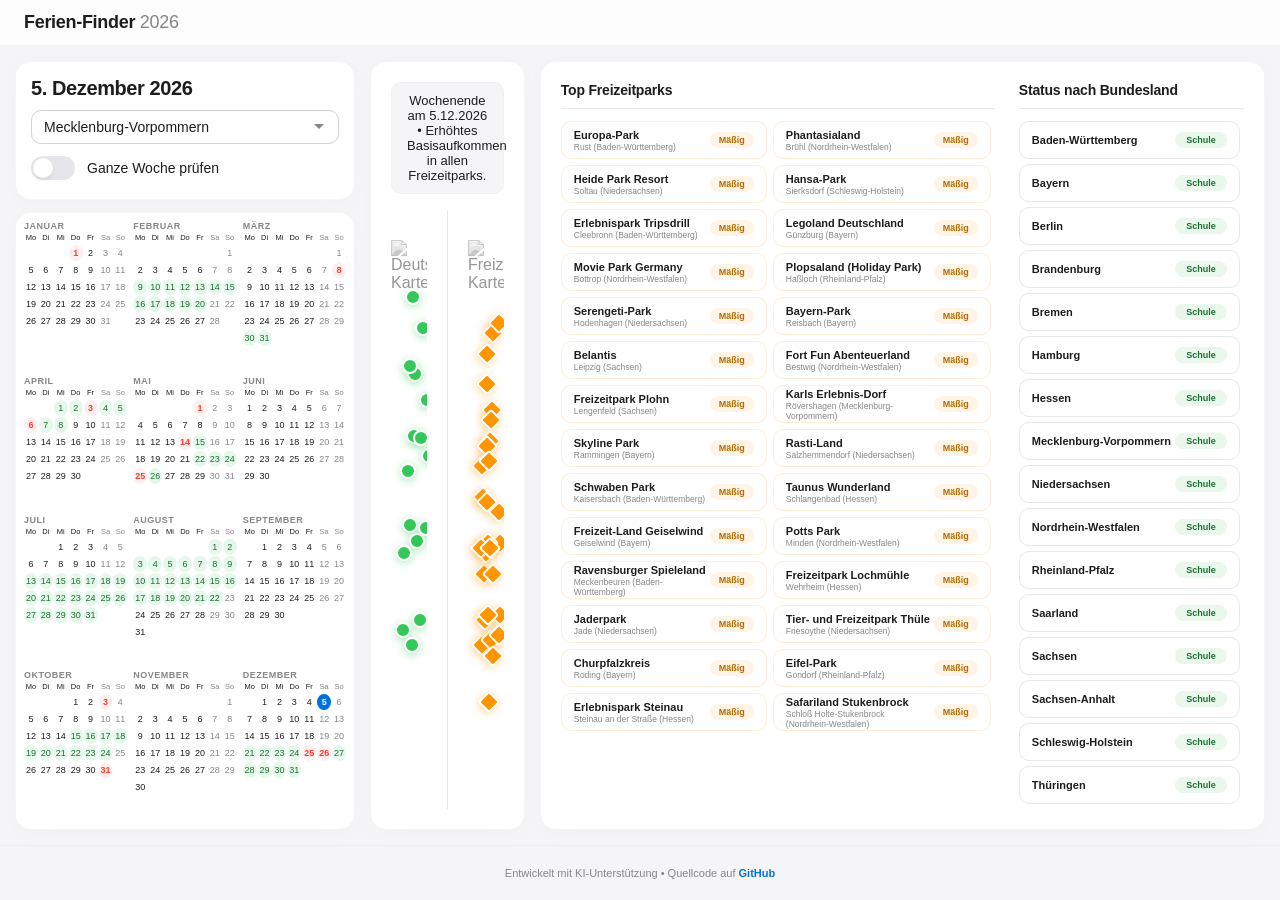
==== commit f63b8ec2: "Add files via upload" ====
--- a/index.html
+++ b/index.html
@@ -22,7 +22,7 @@
                 <h2 id="selected-date-display">27. Mai 2026</h2>
                 
                 <select id="state-select" class="state-dropdown">
-                    </select>
+                </select>
 
                 <label class="week-toggle">
                     <input type="checkbox" id="week-check">
@@ -32,7 +32,7 @@
             </div>
 
             <div id="calendar-container" class="yearly-calendar apple-card">
-                </div>
+            </div>
         </div>
 
         <div class="map-area apple-card">
@@ -117,7 +117,13 @@
 
     </div>
 
+    <footer>
+        <p>Entwickelt mit KI-Unterstützung • Quellcode auf <a href="https://github.com/wbkkramer1/Ferienplaner" target="_blank">GitHub</a></p>
+    </footer>
+
+    <div id="map-tooltip"></div>
+
     <script src="daten.js"></script>
     <script src="script.js"></script>
 </body>
-</html>
+</html>
--- a/style.css
+++ b/style.css
@@ -1,5 +1,5 @@
 /* ==========================================================================
-   1. APPLE STYLE BASE (LIGHT MINIMALISM)
+   1. STYLE BASE (LIGHT MINIMALISM)
    ========================================================================== */
 body {
     font-family: -apple-system, BlinkMacSystemFont, "Segoe UI", Roboto, Helvetica, Arial, sans-serif;
@@ -46,7 +46,7 @@
 }
 
 /* ==========================================================================
-   2. THE APPLE CARD (WHITE ENCLOSURES)
+   2. THE MAIN CARDS (WHITE ENCLOSURES)
    ========================================================================== */
 .apple-card {
     background-color: #ffffff;
@@ -80,41 +80,39 @@
 .week-toggle input:checked + .custom-switch::after { transform: translateX(20px); }
 
 /* ==========================================================================
-   3. APPLE SYSTEM CALENDAR (WITH DECENT WEEKEND MARKING)
+   3. SYSTEM CALENDAR (ULTRA-KOMPAKT-MODUS OHNE SCROLLEN)
    ========================================================================== */
 .yearly-calendar { 
     flex: 1; 
     display: grid; 
     grid-template-columns: repeat(3, 1fr); 
-    gap: 8px; 
-    padding: 12px; 
-    overflow-y: hidden; 
+    gap: 4px 6px;       /* Spalten- und Zeilenabstand minimiert */
+    padding: 8px;       /* Innenabstand der Hauptkarte verringert */
+    overflow-y: hidden; /* Scrollen komplett deaktiviert, da jetzt alles reinpasst */
 }
 .month-box { background: transparent; padding: 0; }
-.month-title { font-weight: 600; text-align: left; font-size: 9.5px; margin-bottom: 4px; color: #86868b; text-transform: uppercase; letter-spacing: 0.5px; }
+.month-title { font-weight: 600; text-align: left; font-size: 9px; margin-bottom: 2px; color: #86868b; text-transform: uppercase; letter-spacing: 0.5px; }
 .days-grid { display: grid; grid-template-columns: repeat(7, 1fr); gap: 1px; text-align: center; }
 
-/* Header-Kürzel: Sa und So dezent abdunkeln */
-.day-header { font-size: 8px; color: #1d1d1f; font-weight: 500; padding-bottom: 2px; }
+.day-header { font-size: 7.5px; color: #1d1d1f; font-weight: 500; padding-bottom: 2px; }
 .day-header:nth-child(6), .day-header:nth-child(7) { color: #86868b; }
 
-.day-cell { font-size: 9.5px; padding: 3.5px 0; border-radius: 50%; cursor: pointer; color: #1d1d1f; font-weight: 500; transition: background 0.1s; border: 1px solid transparent; box-sizing: border-box; }
+/* FIX: Padding und Schriftgröße dezent verringert, damit die Zeilen weniger Höhe fressen */
+.day-cell { font-size: 9px; padding: 2px 0; border-radius: 50%; cursor: pointer; color: #1d1d1f; font-weight: 500; transition: background 0.1s; border: 1px solid transparent; box-sizing: border-box; }
 .day-cell.empty { cursor: default; background: transparent; border: none; }
 .day-cell:not(.empty):hover { background-color: #f5f5f7; }
 
-/* FIX: Samstage und Sonntage im Monatsraster edel abdunkeln */
 .day-cell:nth-child(7n-1), .day-cell:nth-child(7n) { color: #86868b; }
 
-/* Highlights (Überschreiben die Wochenend-Farbe bei Relevanz) */
-.day-cell.ferien-highlight { background-color: rgba(52, 199, 89, 0.12) !important; color: #1a7031 !important; font-weight: 600; }
-.day-cell.feiertag-highlight { background-color: rgba(255, 59, 48, 0.08) !important; color: #ff3b30 !important; font-weight: 600; }
 .day-cell.today-highlight { border: 1px solid #0071e3 !important; color: #0071e3 !important; }
 .day-cell.active { background: #0071e3 !important; color: #ffffff !important; font-weight: 600; border-color: #0071e3 !important; }
+.day-cell.ferien-highlight { background-color: rgba(52, 199, 89, 0.12) !important; color: #1a7031 !important; font-weight: 500; }
+.day-cell.feiertag-highlight { background-color: rgba(255, 59, 48, 0.08) !important; color: #ff3b30 !important; font-weight: 600; }
 
 /* ==========================================================================
    4. MITTLERE SPALTE: APPLE KARTEN
    ========================================================================== */
-.map-area { flex: 1; display: flex; flex-direction: column; padding: 20px; min-height: 0; }
+.map-area { flex: 1; display: flex; flex-direction: column; padding: 20px; min-height: 0; overflow: hidden; }
 
 #info-box {
     padding: 10px 15px; background: #f5f5f7; border-radius: 10px;
@@ -122,13 +120,13 @@
     color: #1d1d1f; border: 1px solid rgba(0,0,0,0.02);
 }
 
-.maps-horizontal-container { display: flex; flex: 1; width: 100%; gap: 20px; min-height: 0; }
-.map-wrapper-outer { flex: 1; display: flex; justify-content: center; align-items: center; min-height: 0; }
+.maps-horizontal-container { display: flex; flex: 1; width: 100%; gap: 20px; min-height: 0; overflow: hidden; }
+.map-wrapper-outer { flex: 1; display: flex; justify-content: center; align-items: center; min-height: 0; overflow: hidden; }
 .map-wrapper-outer.parks-map { border-left: 1px solid #e8e8ed; padding-left: 20px; }
 
-.map-container { height: 100%; max-height: 540px; aspect-ratio: 400 / 580; position: relative; }
+.map-container { height: 100%; max-height: 540px; max-width: 100%; aspect-ratio: 400 / 580; position: relative; }
 .map-container img { 
-    width: 100%; height: 100%; object-fit: contain; 
+    width: 100%; height: 100%; max-width: 100%; object-fit: contain; 
     filter: brightness(1.02) contrast(0.85) saturate(0.1) opacity(0.5); 
 }
 
@@ -174,7 +172,7 @@
 .park-item, .land-item {
     display: flex; justify-content: space-between; align-items: center; padding: 0 12px;
     background: #ffffff; border: 1px solid #e8e8ed; border-radius: 10px;
-    cursor: pointer; transition: all 0.1s; height: 38px; box-sizing: border-box;
+    cursor: default; transition: all 0.1s; height: 38px; box-sizing: border-box;
 }
 .park-item:hover, .land-item:hover { background-color: #f5f5f7; }
 
@@ -193,8 +191,54 @@
 .park-status-badge.state-voll, .land-item.ferien .status-badge { background-color: #fde8e8; color: #cc2214; }
 
 #laender-liste { display: flex; flex-direction: column; gap: 5px; flex: 1; overflow-y: auto; padding-right: 4px; }
-.land-item { font-size: 11.5px; font-weight: 500; cursor: default; }
-
+.land-item { font-size: 11.5px; font-weight: 500; }
+
+/* GLOBALE SCROLLBARS */
 ::-webkit-scrollbar { width: 4px; }
 ::-webkit-scrollbar-track { background: transparent; }
-::-webkit-scrollbar-thumb { background: #d2d2d7; border-radius: 4px; }+::-webkit-scrollbar-thumb { background: #d2d2d7; border-radius: 4px; }
+
+/* ==========================================================================
+   6. MOUSE-OVER TOOLTIP POPUP DESIGN
+   ========================================================================== */
+#map-tooltip {
+    position: fixed;
+    display: none;
+    pointer-events: none;
+    background-color: rgba(255, 255, 255, 0.96);
+    backdrop-filter: blur(10px);
+    border: 1px solid rgba(0, 0, 0, 0.08);
+    box-shadow: 0 8px 24px rgba(0, 0, 0, 0.12);
+    padding: 8px 12px;
+    border-radius: 10px;
+    font-size: 12px;
+    font-weight: 600;
+    color: #1d1d1f;
+    z-index: 9999;
+    line-height: 1.4;
+    white-space: nowrap;
+}
+
+/* ==========================================================================
+   7. FOOTER STYLING
+   ========================================================================== */
+footer {
+    width: 100%;
+    text-align: center;
+    padding: 10px 0;
+    background-color: #f5f5f7;
+    border-top: 1px solid rgba(0, 0, 0, 0.03);
+    font-size: 11px;
+    color: #86868b;
+    flex-shrink: 0;
+}
+
+footer a {
+    color: #0071e3;
+    text-decoration: none;
+    font-weight: 600;
+}
+
+footer a:hover {
+    text-decoration: underline;
+}
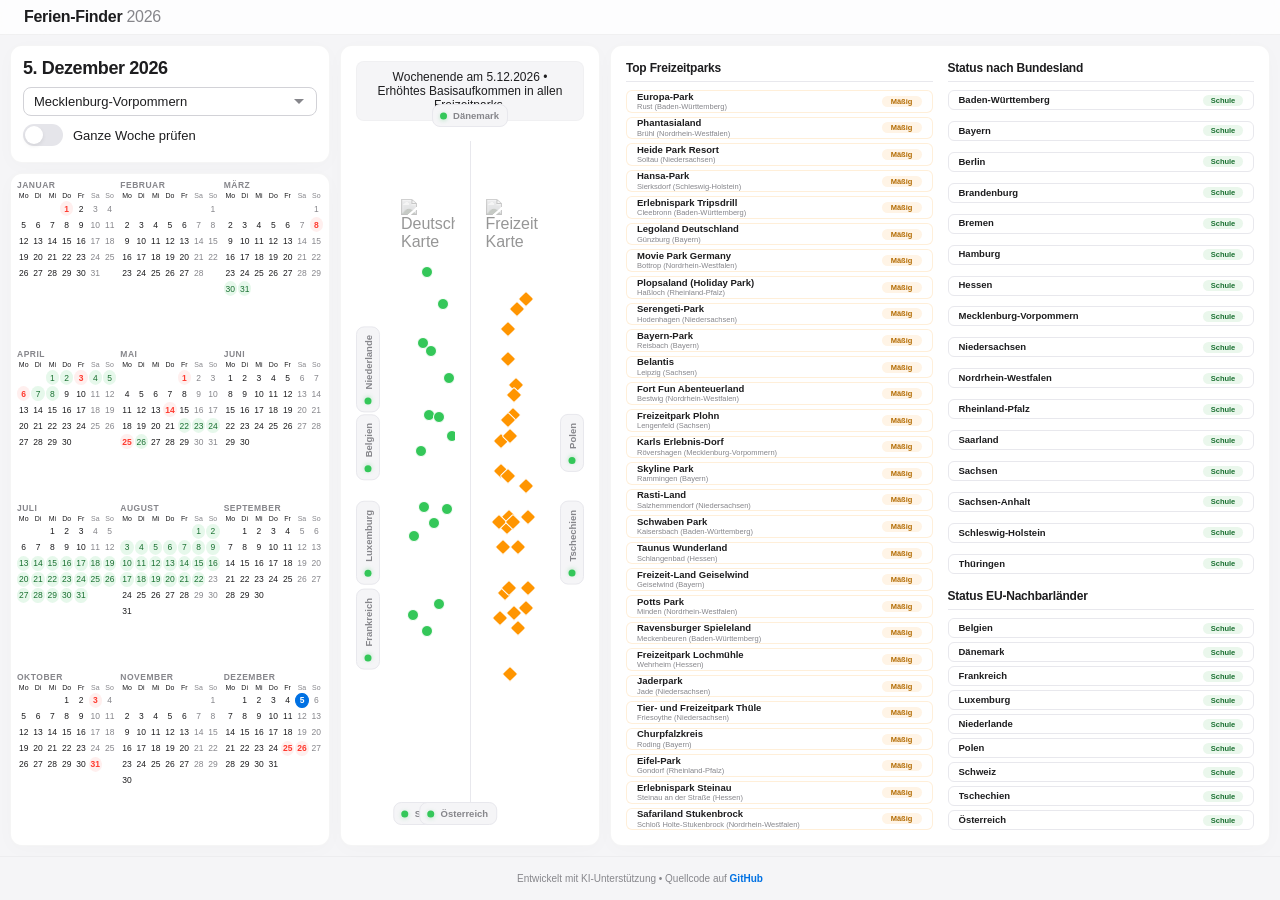
==== commit e30361ce: "Add files via upload" ====
--- a/index.html
+++ b/index.html
@@ -4,7 +4,7 @@
     <meta charset="UTF-8">
     <meta name="viewport" content="width=device-width, initial-scale=1.0">
     <title>Ferien-Finder Deutschland 2026</title>
-    <link rel="stylesheet" href="style.css">
+    <link rel="stylesheet" href="style.css?v=21">
 </head>
 <body>
 
@@ -38,6 +38,13 @@
         <div class="map-area apple-card">
             <div id="info-box">Lade Ferien-Finder...</div>
             
+            <div id="cbox-Dänemark" class="country-box cbox-north" data-euro-land="Dänemark">Dänemark <span class="indicator-dot"></span></div>
+            
+            <div id="cbox-Niederlande" class="country-box cbox-west-1" data-euro-land="Niederlande">Niederlande <span class="indicator-dot"></span></div>
+            <div id="cbox-Belgien" class="country-box cbox-west-2" data-euro-land="Belgien">Belgien <span class="indicator-dot"></span></div>
+            <div id="cbox-Luxemburg" class="country-box cbox-west-3" data-euro-land="Luxemburg">Luxemburg <span class="indicator-dot"></span></div>
+            <div id="cbox-Frankreich" class="country-box cbox-west-4" data-euro-land="Frankreich">Frankreich <span class="indicator-dot"></span></div>
+
             <div class="maps-horizontal-container">
                 <div class="map-wrapper-outer">
                     <div class="map-container">
@@ -87,7 +94,6 @@
                             <div id="parkpin-Taunus" class="park-pin" style="top: 57%; left: 27%;" data-park="Taunus Wunderland"></div>
                             <div id="parkpin-Geiselwind" class="park-pin" style="top: 61%; left: 49%;" data-park="Freizeit-Land Geiselwind"></div>
                             <div id="parkpin-Potts-Park" class="park-pin" style="top: 36%; left: 29%;" data-park="Potts Park"></div>
-                            
                             <div id="parkpin-Ravensburger-Spieleland" class="park-pin" style="top: 86%; left: 34%;" data-park="Ravensburger Spieleland"></div>
                             <div id="parkpin-Lochmuehle" class="park-pin" style="top: 55%; left: 31%;" data-park="Freizeitpark Lochmühle"></div>
                             <div id="parkpin-Jaderpark" class="park-pin" style="top: 18%; left: 29%;" data-park="Jaderpark"></div>
@@ -100,6 +106,11 @@
                     </div>
                 </div>
             </div>
+
+            <div id="cbox-Polen" class="country-box cbox-east-1" data-euro-land="Polen">Polen <span class="indicator-dot"></span></div>
+            <div id="cbox-Tschechien" class="country-box cbox-east-2" data-euro-land="Tschechien">Tschechien <span class="indicator-dot"></span></div>
+            <div id="cbox-Schweiz" class="country-box cbox-south-1" data-euro-land="Schweiz">Schweiz <span class="indicator-dot"></span></div>
+            <div id="cbox-Österreich" class="country-box cbox-south-2" data-euro-land="Österreich">Österreich <span class="indicator-dot"></span></div>
         </div>
 
         <div class="sidebar-right">
@@ -108,9 +119,15 @@
                     <h2>Top Freizeitparks</h2>
                     <div id="parks-liste"></div>
                 </div>
-                <div class="grid-column">
-                    <h2>Status nach Bundesland</h2>
-                    <div id="laender-liste"></div>
+                <div class="grid-column combined-column">
+                    <div class="sub-section-states">
+                        <h2>Status nach Bundesland</h2>
+                        <div id="laender-liste"></div>
+                    </div>
+                    <div class="sub-section-euro">
+                        <h2>Status EU-Nachbarländer</h2>
+                        <div id="euro-laender-liste"></div>
+                    </div>
                 </div>
             </div>
         </div>
--- a/style.css
+++ b/style.css
@@ -25,12 +25,12 @@
 .header-content {
     max-width: 1600px;
     margin: 0 auto;
-    padding: 12px 24px;
+    padding: 8px 24px;
 }
 
 header h1 { 
     margin: 0; 
-    font-size: 18px; 
+    font-size: 16px; 
     font-weight: 600;
     letter-spacing: -0.3px;
     color: #1d1d1f;
@@ -41,7 +41,7 @@
 }
 
 .dashboard-wrapper {
-    display: flex; flex: 1; max-width: 100vw; box-sizing: border-box; padding: 15px; gap: 15px; align-items: stretch;
+    display: flex; flex: 1; max-width: 100vw; box-sizing: border-box; padding: 10px; gap: 10px; align-items: stretch;
     min-height: 0; 
 }
 
@@ -50,55 +50,53 @@
    ========================================================================== */
 .apple-card {
     background-color: #ffffff;
-    border-radius: 16px;
+    border-radius: 12px;
     border: 1px solid rgba(0, 0, 0, 0.04);
     box-shadow: 0 4px 20px rgba(0, 0, 0, 0.02);
     box-sizing: border-box;
 }
 
-.sidebar-left { flex: 0 0 340px; display: flex; flex-direction: column; gap: 12px; min-height: 0; }
+.sidebar-left { flex: 0 0 320px; display: flex; flex-direction: column; gap: 10px; min-height: 0; }
 .sidebar-right { flex: 0 0 660px; min-height: 0; }
 
-.controls-inner { padding: 15px; text-align: left; }
-#selected-date-display { margin: 0 0 10px 0; font-size: 20px; color: #1d1d1f; font-weight: 600; letter-spacing: -0.4px; }
+.controls-inner { padding: 12px; text-align: left; }
+#selected-date-display { margin: 0 0 8px 0; font-size: 18px; color: #1d1d1f; font-weight: 600; letter-spacing: -0.4px; }
 
 .state-dropdown {
-    width: 100%; padding: 8px 12px; margin-bottom: 12px; border-radius: 10px; 
-    border: 1px solid #d2d2d7; background-color: #ffffff; font-size: 14px; 
+    width: 100%; padding: 6px 10px; margin-bottom: 8px; border-radius: 8px; 
+    border: 1px solid #d2d2d7; background-color: #ffffff; font-size: 13px; 
     color: #1d1d1f; outline: none; cursor: pointer; font-weight: 500;
     appearance: none;
     background-image: url("data:image/svg+xml;utf8,<svg xmlns='http://www.w3.org/2000/svg' width='10' height='6' viewBox='0 0 10 6'><path fill='%2386868b' d='M0 0l5 5 5-5z'/></svg>");
-    background-repeat: no-repeat; background-position: right 14px center;
-}
-.state-dropdown:hover { border-color: #86868b; background-color: #f5f5f7; }
-
-.week-toggle { display: inline-flex; align-items: center; gap: 12px; cursor: pointer; font-size: 14px; color: #1d1d1f; font-weight: 500; }
+    background-repeat: no-repeat; background-position: right 12px center;
+}
+
+.week-toggle { inline-size: auto; display: inline-flex; align-items: center; gap: 10px; cursor: pointer; font-size: 13px; color: #1d1d1f; font-weight: 500; }
 .week-toggle input { display: none; }
-.custom-switch { width: 44px; height: 24px; background-color: #e5e5ea; border-radius: 12px; position: relative; transition: background-color 0.2s ease; }
-.custom-switch::after { content: ''; position: absolute; top: 2px; left: 2px; width: 20px; height: 20px; background-color: #ffffff; border-radius: 50%; box-shadow: 0 2px 4px rgba(0,0,0,0.08); transition: transform 0.2s cubic-bezier(0.4, 0, 0.2, 1); }
+.custom-switch { width: 40px; height: 22px; background-color: #e5e5ea; border-radius: 11px; position: relative; transition: background-color 0.2s ease; }
+.custom-switch::after { content: ''; position: absolute; top: 2px; left: 2px; width: 18px; height: 18px; background-color: #ffffff; border-radius: 50%; box-shadow: 0 2px 4px rgba(0,0,0,0.08); transition: transform 0.2s ease; }
 .week-toggle input:checked + .custom-switch { background-color: #34c759; }
-.week-toggle input:checked + .custom-switch::after { transform: translateX(20px); }
-
-/* ==========================================================================
-   3. SYSTEM CALENDAR (ULTRA-KOMPAKT-MODUS OHNE SCROLLEN)
+.week-toggle input:checked + .custom-switch::after { transform: translateX(18px); }
+
+/* ==========================================================================
+   3. SYSTEM CALENDAR (ULTRA-KOMPAKT-MODUS)
    ========================================================================== */
 .yearly-calendar { 
     flex: 1; 
     display: grid; 
     grid-template-columns: repeat(3, 1fr); 
-    gap: 4px 6px;       /* Spalten- und Zeilenabstand minimiert */
-    padding: 8px;       /* Innenabstand der Hauptkarte verringert */
-    overflow-y: hidden; /* Scrollen komplett deaktiviert, da jetzt alles reinpasst */
+    gap: 2px 4px; 
+    padding: 6px; 
+    overflow-y: hidden; 
 }
 .month-box { background: transparent; padding: 0; }
-.month-title { font-weight: 600; text-align: left; font-size: 9px; margin-bottom: 2px; color: #86868b; text-transform: uppercase; letter-spacing: 0.5px; }
+.month-title { font-weight: 600; text-align: left; font-size: 8.5px; margin-bottom: 2px; color: #86868b; text-transform: uppercase; letter-spacing: 0.5px; }
 .days-grid { display: grid; grid-template-columns: repeat(7, 1fr); gap: 1px; text-align: center; }
 
-.day-header { font-size: 7.5px; color: #1d1d1f; font-weight: 500; padding-bottom: 2px; }
+.day-header { font-size: 7px; color: #1d1d1f; font-weight: 500; padding-bottom: 1px; }
 .day-header:nth-child(6), .day-header:nth-child(7) { color: #86868b; }
 
-/* FIX: Padding und Schriftgröße dezent verringert, damit die Zeilen weniger Höhe fressen */
-.day-cell { font-size: 9px; padding: 2px 0; border-radius: 50%; cursor: pointer; color: #1d1d1f; font-weight: 500; transition: background 0.1s; border: 1px solid transparent; box-sizing: border-box; }
+.day-cell { font-size: 8.5px; padding: 1.5px 0; border-radius: 50%; cursor: pointer; color: #1d1d1f; font-weight: 500; transition: background 0.1s; border: 1px solid transparent; box-sizing: border-box; }
 .day-cell.empty { cursor: default; background: transparent; border: none; }
 .day-cell:not(.empty):hover { background-color: #f5f5f7; }
 
@@ -110,135 +108,194 @@
 .day-cell.feiertag-highlight { background-color: rgba(255, 59, 48, 0.08) !important; color: #ff3b30 !important; font-weight: 600; }
 
 /* ==========================================================================
-   4. MITTLERE SPALTE: APPLE KARTEN
-   ========================================================================== */
-.map-area { flex: 1; display: flex; flex-direction: column; padding: 20px; min-height: 0; overflow: hidden; }
+   4. MITTLERE SPALTE: MAPS-AREAL
+   ========================================================================== */
+.map-area { 
+    flex: 1; 
+    display: flex; 
+    flex-direction: column; 
+    padding: 15px; 
+    min-height: 0; 
+    overflow: hidden;
+    position: relative;
+}
 
 #info-box {
-    padding: 10px 15px; background: #f5f5f7; border-radius: 10px;
-    text-align: center; font-weight: 500; margin-bottom: 16px; font-size: 13px; flex-shrink: 0;
+    padding: 8px 12px; background: #f5f5f7; border-radius: 8px;
+    text-align: center; font-weight: 500; margin-bottom: 10px; font-size: 12px; flex-shrink: 0;
     color: #1d1d1f; border: 1px solid rgba(0,0,0,0.02);
 }
 
-.maps-horizontal-container { display: flex; flex: 1; width: 100%; gap: 20px; min-height: 0; overflow: hidden; }
-.map-wrapper-outer { flex: 1; display: flex; justify-content: center; align-items: center; min-height: 0; overflow: hidden; }
-.map-wrapper-outer.parks-map { border-left: 1px solid #e8e8ed; padding-left: 20px; }
-
-.map-container { height: 100%; max-height: 540px; max-width: 100%; aspect-ratio: 400 / 580; position: relative; }
+.maps-horizontal-container { 
+    display: flex; 
+    flex: 1; 
+    width: 100%; 
+    gap: 15px; 
+    min-height: 0; 
+    overflow: hidden;
+    padding: 10px 45px; 
+    box-sizing: border-box;
+    align-items: center; 
+    justify-content: center;
+}
+
+.country-box {
+    position: absolute;
+    background-color: #f5f5f7;
+    border: 1px solid #e8e8ed;
+    border-radius: 8px;
+    font-size: 9.5px;
+    font-weight: 600;
+    color: #86868b;
+    text-align: center;
+    box-sizing: border-box;
+    z-index: 20;
+}
+
+.country-box.aktiviert {
+    background-color: #fff4e6 !important;
+    border-color: #ff9500 !important;
+    color: #b36b00 !important;
+    box-shadow: 0 2px 8px rgba(255, 149, 0, 0.15);
+}
+
+.cbox-north { top: 58px; left: 50%; transform: translateX(-50%); padding: 4px 10px; }
+.cbox-south-1 { bottom: 20px; left: 33.5%; transform: translateX(-50%); padding: 4px 10px; } 
+.cbox-south-2 { bottom: 20px; left: 45.5%; transform: translateX(-50%); padding: 4px 10px; } 
+
+.cbox-west-1, .cbox-west-2, .cbox-west-3, .cbox-west-4,
+.cbox-east-1, .cbox-east-2 {
+    width: 24px; 
+    padding: 10px 4px;
+    writing-mode: vertical-lr; 
+    transform: rotate(180deg); 
+}
+
+.cbox-west-1 { left: 15px; top: 35%; }
+.cbox-west-2 { left: 15px; top: 46%; }
+.cbox-west-3 { left: 15px; top: 57%; }
+.cbox-west-4 { left: 15px; top: 68%; }
+
+.cbox-east-1 { right: 15px; top: 46%; }
+.cbox-east-2 { right: 15px; top: 57%; }
+
+.map-wrapper-outer { height: 100%; flex: 1; display: flex; justify-content: center; align-items: center; min-height: 0; overflow: hidden; }
+.map-wrapper-outer.parks-map { border-left: 1px solid #e8e8ed; padding-left: 15px; }
+
+.map-container { 
+    width: 100%; 
+    height: 100%; 
+    max-height: 85%; 
+    aspect-ratio: 400 / 580; 
+    position: relative; 
+    display: block;
+    margin-top: 15px; 
+}
+
 .map-container img { 
-    width: 100%; height: 100%; max-width: 100%; object-fit: contain; 
+    width: 100%; height: 100%; max-width: 100%; object-fit: contain; object-position: center;
     filter: brightness(1.02) contrast(0.85) saturate(0.1) opacity(0.5); 
 }
 
-.pin-overlay { position: absolute; top: 2.6%; bottom: 2.6%; left: 3.75%; right: 3.75%; pointer-events: none; }
+.pin-overlay { position: absolute; top: 5.2%; bottom: 3.5%; left: 3.75%; right: 3.75%; pointer-events: none; }
+
+.parks-map .pin-overlay {
+    top: 5.6% !important; 
+    bottom: 6.5% !important;
+}
 
 .ferien-pin, .park-pin {
-    position: absolute; width: 12px; height: 12px; 
-    border: 2px solid #ffffff; border-radius: 50%; 
-    cursor: pointer; pointer-events: auto; transition: all 0.15s ease;
-}
-.ferien-pin:hover, .park-pin:hover { transform: scale(1.3); z-index: 100; box-shadow: 0 3px 10px rgba(0,0,0,0.15); }
-
-.ferien-pin.leuchtet-gruen, .park-pin.leuchtet-gruen { 
-    background-color: #34c759; 
-    box-shadow: 0 2px 8px rgba(52, 199, 89, 0.4); 
-}
-.park-pin.leuchtet-gelb {
-    background-color: #ff9500 !important; 
-    box-shadow: 0 2px 8px rgba(255, 149, 0, 0.4) !important;
-}
-.ferien-pin, .park-pin.leuchtet-rot {
-    background-color: #ff3b30;
-    box-shadow: 0 2px 8px rgba(255, 59, 48, 0.4);
-}
-
-.park-pin { border-radius: 3px; transform: rotate(45deg); }
-.park-pin:hover { transform: scale(1.3) rotate(45deg); }
-
-/* ==========================================================================
-   5. RECHTE SPALTE: GRID SEKTION
-   ========================================================================== */
-.list-container { padding: 20px; height: 100%; box-sizing: border-box; min-height: 0; }
-.split-grid { display: grid; grid-template-columns: 1fr 1fr; gap: 24px; }
-.grid-column { display: flex; flex-direction: column; min-height: 0; }
+    position: absolute; width: 10px; height: 10px; 
+    border: 1.5px solid #ffffff; border-radius: 50%; 
+    cursor: pointer; pointer-events: auto;
+}
+.ferien-pin.leuchtet-gruen, .park-pin.leuchtet-gruen { background-color: #34c759; }
+.park-pin.leuchtet-gelb { background-color: #ff9500 !important; }
+.ferien-pin, .park-pin.leuchtet-rot { background-color: #ff3b30; }
+
+.park-pin { border-radius: 2px; transform: rotate(45deg); }
+
+/* ==========================================================================
+   5. RECHTE SPALTE: RAUMOPTIMIERTES INTELLIGENTES SEKTIONSSYSTEM
+   ========================================================================== */
+.list-container { padding: 15px; height: 100%; box-sizing: border-box; min-height: 0; display: flex; flex-direction: column; }
+
+/* FIX: Nutzt space-between, um die Blöcke perfekt austariert über die gesamte Kastenhöhe zu strecken */
+.split-grid { display: grid; grid-template-columns: 1fr 1fr; gap: 15px; flex: 1; min-height: 0; height: 100%; }
+.grid-column { display: flex; flex-direction: column; justify-content: space-between; min-height: 0; height: 100%; flex: 1; overflow: hidden !important; }
 
 .list-container h2 { 
-    margin: 0; font-size: 14px; color: #1d1d1f; text-align: left; 
-    border-bottom: 1px solid #e8e8ed; padding-bottom: 10px; font-weight: 600;
-    letter-spacing: -0.2px; margin-bottom: 12px;
-}
-
-#parks-liste { display: grid; grid-template-columns: 1fr 1fr; gap: 6px; flex: 1; overflow-y: auto; padding-right: 4px; align-content: start; }
+    margin: 0; font-size: 12px; color: #1d1d1f; text-align: left; 
+    border-bottom: 1px solid #e8e8ed; padding-bottom: 6px; font-weight: 600;
+    letter-spacing: -0.2px; margin-bottom: 8px; flex-shrink: 0;
+}
+
+/* FIX: Erhöhtes Zeilen-Polster (gap: 4px) nutzt das Feld optimal aus */
+#parks-liste { display: flex; flex-direction: column; gap: 4px; flex: 1; justify-content: space-between; overflow-y: hidden !important; min-height: 0; }
+.combined-column { overflow-y: hidden !important; display: flex; flex-direction: column; justify-content: space-between; height: 100%; min-height: 0; }
+
+.sub-section-states { display: flex; flex-direction: column; flex: 1; min-height: 0; overflow: hidden !important; margin-bottom: 15px; }
+#laender-liste { display: flex; flex-direction: column; gap: 4px; flex: 1; justify-content: space-between; overflow-y: hidden !important; }
+
+.sub-section-euro { display: flex; flex-direction: column; flex-shrink: 0; }
+#euro-laender-liste { display: flex; flex-direction: column; gap: 4px; overflow-y: hidden !important; }
+
+/* FIX: Zeilenhöhe für den perfekten, gestreckten Look dezent auf 25px angehoben */
 .park-item, .land-item {
-    display: flex; justify-content: space-between; align-items: center; padding: 0 12px;
-    background: #ffffff; border: 1px solid #e8e8ed; border-radius: 10px;
-    cursor: default; transition: all 0.1s; height: 38px; box-sizing: border-box;
+    display: flex; justify-content: space-between; align-items: center; padding: 2px 10px;
+    background: #ffffff; border: 1px solid #e8e8ed; border-radius: 6px;
+    min-height: 20px; max-height: 25px; height: 1fr !important;
+    box-sizing: border-box; flex-shrink: 1 !important; 
 }
 .park-item:hover, .land-item:hover { background-color: #f5f5f7; }
 
-.park-info { display: flex; flex-direction: column; text-align: left; overflow: hidden; padding-right: 4px; }
-.park-name { font-size: 11px; font-weight: 600; color: #1d1d1f; white-space: nowrap; overflow: hidden; text-overflow: ellipsis; }
-.park-ort { font-size: 8.5px; color: #86868b; margin-top: 1px; }
-
-.park-status-badge { padding: 3px 8px; border-radius: 12px; font-size: 9px; font-weight: 600; flex-shrink: 0; text-align: center; width: 44px; box-sizing: border-box; }
-.status-badge { padding: 3px 8px; border-radius: 12px; font-size: 9px; font-weight: 600; flex-shrink: 0; text-align: center; width: 52px; box-sizing: border-box; }
+.park-info { display: flex; flex-direction: column; text-align: left; overflow: hidden; justify-content: center; }
+.park-name { font-size: 9.5px; font-weight: 600; color: #1d1d1f; white-space: nowrap; text-overflow: ellipsis; overflow: hidden; line-height: 1.1; }
+
+.park-info .park-ort { 
+    display: block !important; 
+    font-size: 7.5px !important; 
+    color: #86868b !important; 
+    margin-top: 0px !important;
+    font-weight: 400 !important;
+    white-space: nowrap; text-overflow: ellipsis; overflow: hidden;
+} 
+
+.park-status-badge, .status-badge { 
+    padding: 1px 4px; border-radius: 6px; font-size: 7.5px; font-weight: 600; 
+    flex-shrink: 0; text-align: center; width: 40px; box-sizing: border-box; 
+}
 
 .park-status-badge.state-leer, .status-badge { background-color: #eaf7ec; color: #1a7031; }
 .park-item.maessig { border-color: rgba(255, 149, 0, 0.15); }
 .park-status-badge.state-maessig { background-color: #fff4e6; color: #b36b00; }
-.park-item.ferien { background-color: #fdf2f2; border-color: rgba(255, 59, 48, 0.1); }
+
+.park-item.ferien { background-color: #ffffff; border-color: rgba(255, 59, 48, 0.25); box-shadow: 0 1px 3px rgba(255, 59, 48, 0.03); }
 .park-item.ferien .park-name { color: #ff3b30; }
-.park-status-badge.state-voll, .land-item.ferien .status-badge { background-color: #fde8e8; color: #cc2214; }
-
-#laender-liste { display: flex; flex-direction: column; gap: 5px; flex: 1; overflow-y: auto; padding-right: 4px; }
-.land-item { font-size: 11.5px; font-weight: 500; }
-
-/* GLOBALE SCROLLBARS */
-::-webkit-scrollbar { width: 4px; }
-::-webkit-scrollbar-track { background: transparent; }
-::-webkit-scrollbar-thumb { background: #d2d2d7; border-radius: 4px; }
+.park-status-badge.state-voll { background-color: #fde8e8; color: #cc2214; }
+
+.land-item.ferien { background-color: #ffffff; border-color: rgba(255, 59, 48, 0.25); }
+.land-item.ferien .park-name { color: #ff3b30; }
+.land-item.ferien .status-badge { background-color: #fde8e8; color: #cc2214; }
 
 /* ==========================================================================
    6. MOUSE-OVER TOOLTIP POPUP DESIGN
    ========================================================================== */
 #map-tooltip {
-    position: fixed;
-    display: none;
-    pointer-events: none;
-    background-color: rgba(255, 255, 255, 0.96);
-    backdrop-filter: blur(10px);
-    border: 1px solid rgba(0, 0, 0, 0.08);
-    box-shadow: 0 8px 24px rgba(0, 0, 0, 0.12);
-    padding: 8px 12px;
-    border-radius: 10px;
-    font-size: 12px;
-    font-weight: 600;
-    color: #1d1d1f;
-    z-index: 9999;
-    line-height: 1.4;
-    white-space: nowrap;
+    position: fixed; display: none; pointer-events: none;
+    background-color: rgba(255, 255, 255, 0.96); backdrop-filter: blur(10px);
+    border: 1px solid rgba(0, 0, 0, 0.08); box-shadow: 0 8px 24px rgba(0, 0, 0, 0.12);
+    padding: 6px 10px; border-radius: 8px; font-size: 11px; font-weight: 600;
+    color: #1d1d1f; z-index: 9999; white-space: nowrap;
 }
 
 /* ==========================================================================
    7. FOOTER STYLING
    ========================================================================== */
 footer {
-    width: 100%;
-    text-align: center;
-    padding: 10px 0;
-    background-color: #f5f5f7;
-    border-top: 1px solid rgba(0, 0, 0, 0.03);
-    font-size: 11px;
-    color: #86868b;
-    flex-shrink: 0;
-}
-
-footer a {
-    color: #0071e3;
-    text-decoration: none;
-    font-weight: 600;
-}
-
-footer a:hover {
-    text-decoration: underline;
-}+    width: 100%; text-align: center; padding: 6px 0;
+    background-color: #f5f5f7; border-top: 1px solid rgba(0, 0, 0, 0.03);
+    font-size: 10px; color: #86868b; flex-shrink: 0;
+}
+footer a { color: #0071e3; text-decoration: none; font-weight: 600; }
+footer a:hover { text-decoration: underline; }
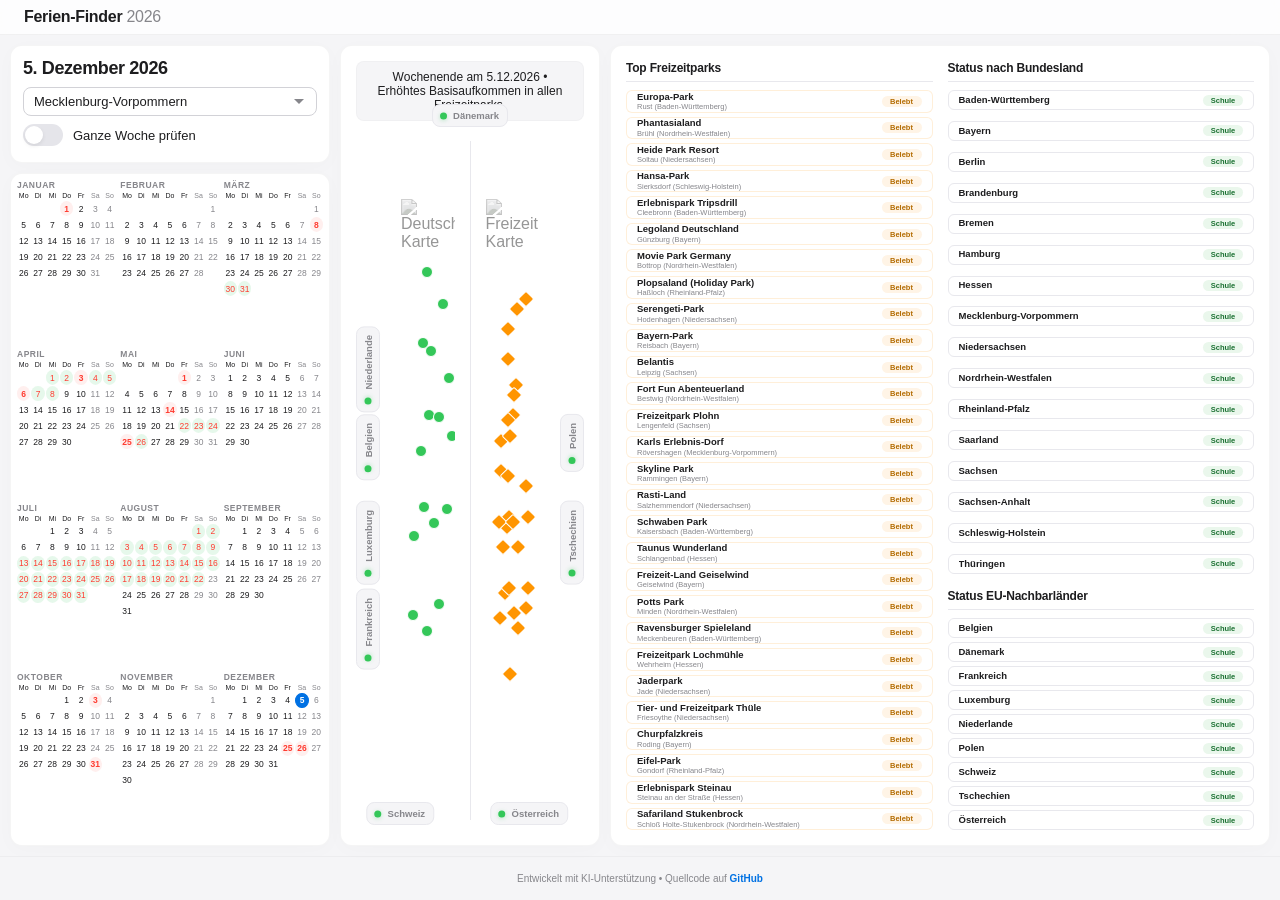
==== commit 0df344e7: "Add files via upload" ====
--- a/index.html
+++ b/index.html
@@ -4,7 +4,7 @@
     <meta charset="UTF-8">
     <meta name="viewport" content="width=device-width, initial-scale=1.0">
     <title>Ferien-Finder Deutschland 2026</title>
-    <link rel="stylesheet" href="style.css?v=21">
+    <link rel="stylesheet" href="style.css?v=35">
 </head>
 <body>
 
@@ -39,7 +39,6 @@
             <div id="info-box">Lade Ferien-Finder...</div>
             
             <div id="cbox-Dänemark" class="country-box cbox-north" data-euro-land="Dänemark">Dänemark <span class="indicator-dot"></span></div>
-            
             <div id="cbox-Niederlande" class="country-box cbox-west-1" data-euro-land="Niederlande">Niederlande <span class="indicator-dot"></span></div>
             <div id="cbox-Belgien" class="country-box cbox-west-2" data-euro-land="Belgien">Belgien <span class="indicator-dot"></span></div>
             <div id="cbox-Luxemburg" class="country-box cbox-west-3" data-euro-land="Luxemburg">Luxemburg <span class="indicator-dot"></span></div>
@@ -142,5 +141,14 @@
 
     <script src="daten.js"></script>
     <script src="script.js"></script>
+
+    <div class="mobile-blocker">
+        <div class="blocker-content">
+            <div class="blocker-icon">🖥️</div>
+            <h2>Bildschirm zu klein</h2>
+            <p>Der Ferien-Finder 2026 ist als Desktop-Anwendung optimiert, um dir alle Karten und Listen gleichzeitig anzuzeigen.</p>
+            <p class="blocker-sub">Bitte öffne die Seite auf einem PC oder Laptop.</p>
+        </div>
+    </div>
 </body>
 </html>
--- a/style.css
+++ b/style.css
@@ -104,7 +104,7 @@
 
 .day-cell.today-highlight { border: 1px solid #0071e3 !important; color: #0071e3 !important; }
 .day-cell.active { background: #0071e3 !important; color: #ffffff !important; font-weight: 600; border-color: #0071e3 !important; }
-.day-cell.ferien-highlight { background-color: rgba(52, 199, 89, 0.12) !important; color: #1a7031 !important; font-weight: 500; }
+.day-cell.ferien-highlight { background-color: rgba(52, 199, 89, 0.12) !important; color: #ff3b30 !important; font-weight: 500; }
 .day-cell.feiertag-highlight { background-color: rgba(255, 59, 48, 0.08) !important; color: #ff3b30 !important; font-weight: 600; }
 
 /* ==========================================================================
@@ -160,8 +160,20 @@
 }
 
 .cbox-north { top: 58px; left: 50%; transform: translateX(-50%); padding: 4px 10px; }
-.cbox-south-1 { bottom: 20px; left: 33.5%; transform: translateX(-50%); padding: 4px 10px; } 
-.cbox-south-2 { bottom: 20px; left: 45.5%; transform: translateX(-50%); padding: 4px 10px; } 
+
+/* REPARIERTE UND MITTIG ZENTRIERTE POSITIONEN FÜR DIE SÜDLICHEN LÄNDER */
+.cbox-south-1 { 
+    bottom: 20px; 
+    left: 23%; 
+    transform: translateX(-50%); 
+    padding: 4px 10px; 
+} 
+.cbox-south-2 { 
+    bottom: 20px; 
+    left: 73%; 
+    transform: translateX(-50%); 
+    padding: 4px 10px; 
+} 
 
 .cbox-west-1, .cbox-west-2, .cbox-west-3, .cbox-west-4,
 .cbox-east-1, .cbox-east-2 {
@@ -220,7 +232,6 @@
    ========================================================================== */
 .list-container { padding: 15px; height: 100%; box-sizing: border-box; min-height: 0; display: flex; flex-direction: column; }
 
-/* FIX: Nutzt space-between, um die Blöcke perfekt austariert über die gesamte Kastenhöhe zu strecken */
 .split-grid { display: grid; grid-template-columns: 1fr 1fr; gap: 15px; flex: 1; min-height: 0; height: 100%; }
 .grid-column { display: flex; flex-direction: column; justify-content: space-between; min-height: 0; height: 100%; flex: 1; overflow: hidden !important; }
 
@@ -230,7 +241,6 @@
     letter-spacing: -0.2px; margin-bottom: 8px; flex-shrink: 0;
 }
 
-/* FIX: Erhöhtes Zeilen-Polster (gap: 4px) nutzt das Feld optimal aus */
 #parks-liste { display: flex; flex-direction: column; gap: 4px; flex: 1; justify-content: space-between; overflow-y: hidden !important; min-height: 0; }
 .combined-column { overflow-y: hidden !important; display: flex; flex-direction: column; justify-content: space-between; height: 100%; min-height: 0; }
 
@@ -240,7 +250,6 @@
 .sub-section-euro { display: flex; flex-direction: column; flex-shrink: 0; }
 #euro-laender-liste { display: flex; flex-direction: column; gap: 4px; overflow-y: hidden !important; }
 
-/* FIX: Zeilenhöhe für den perfekten, gestreckten Look dezent auf 25px angehoben */
 .park-item, .land-item {
     display: flex; justify-content: space-between; align-items: center; padding: 2px 10px;
     background: #ffffff; border: 1px solid #e8e8ed; border-radius: 6px;
@@ -298,4 +307,72 @@
     font-size: 10px; color: #86868b; flex-shrink: 0;
 }
 footer a { color: #0071e3; text-decoration: none; font-weight: 600; }
-footer a:hover { text-decoration: underline; }+footer a:hover { text-decoration: underline; }
+
+/* ==========================================================================
+   8. MOBILE BLOCKER LAYER (NUR AKTIV BEI HANDYS & TABLETS)
+   ========================================================================== */
+.mobile-blocker {
+    display: none; 
+}
+
+@media (max-width: 1024px) {
+    .dashboard-wrapper, header, footer {
+        display: none !important;
+    }
+    
+    body {
+        background-color: #f5f5f7;
+        overflow: auto;
+        display: flex;
+        align-items: center;
+        justify-content: center;
+        height: 100vh;
+        margin: 0;
+    }
+
+    .mobile-blocker {
+        display: flex;
+        align-items: center;
+        justify-content: center;
+        text-align: center;
+        padding: 30px;
+        box-sizing: border-box;
+        width: 100%;
+    }
+
+    .blocker-content {
+        background-color: #ffffff;
+        padding: 32px 24px;
+        border-radius: 16px;
+        border: 1px solid rgba(0, 0, 0, 0.05);
+        box-shadow: 0 4px 24px rgba(0, 0, 0, 0.04);
+        max-width: 400px;
+    }
+
+    .blocker-icon {
+        font-size: 40px;
+        margin-bottom: 16px;
+    }
+
+    .blocker-content h2 {
+        font-size: 20px;
+        font-weight: 600;
+        margin: 0 0 12px 0;
+        color: #1d1d1f;
+        letter-spacing: -0.4px;
+    }
+
+    .blocker-content p {
+        font-size: 13px;
+        line-height: 1.5;
+        color: #515154;
+        margin: 0 0 12px 0;
+    }
+
+    .blocker-content .blocker-sub {
+        font-weight: 500;
+        color: #0071e3;
+        margin-bottom: 0;
+    }
+}
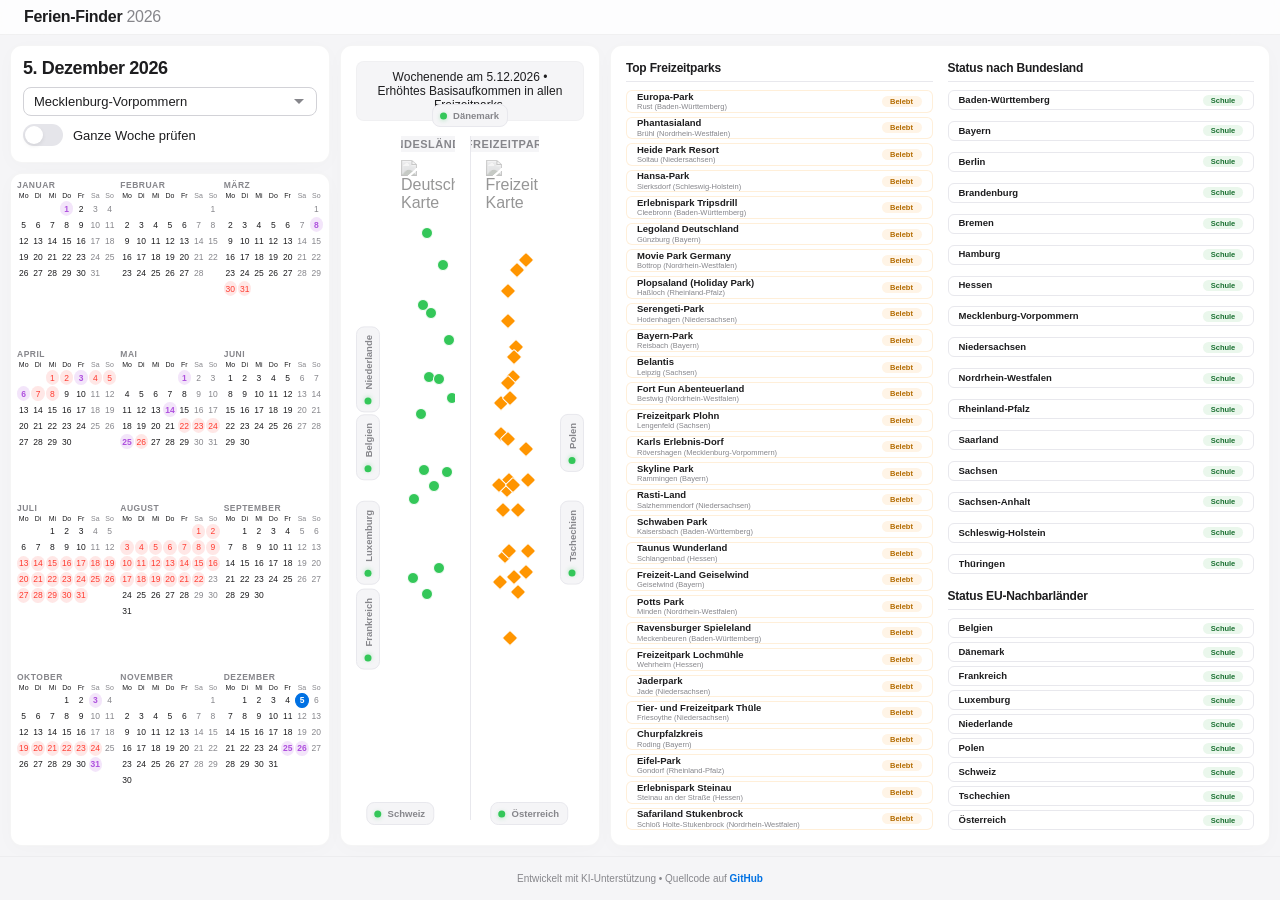
==== commit b0aad8a1: "Add files via upload" ====
--- a/index.html
+++ b/index.html
@@ -4,7 +4,7 @@
     <meta charset="UTF-8">
     <meta name="viewport" content="width=device-width, initial-scale=1.0">
     <title>Ferien-Finder Deutschland 2026</title>
-    <link rel="stylesheet" href="style.css?v=35">
+    <link rel="stylesheet" href="style.css?v=39">
 </head>
 <body>
 
@@ -46,6 +46,7 @@
 
             <div class="maps-horizontal-container">
                 <div class="map-wrapper-outer">
+                    <div class="map-title-label">Bundesländer</div>
                     <div class="map-container">
                         <img src="https://upload.wikimedia.org/wikipedia/commons/6/6b/Karte_Deutsche_Bundesl%C3%A4nder_%28Bezeichner%29.svg" alt="Deutschland Karte" id="de-map">
                         <div class="pin-overlay">
@@ -70,6 +71,7 @@
                 </div>
 
                 <div class="map-wrapper-outer parks-map">
+                    <div class="map-title-label">Freizeitparks</div>
                     <div class="map-container">
                         <img src="https://upload.wikimedia.org/wikipedia/commons/6/6b/Karte_Deutsche_Bundesl%C3%A4nder_%28Bezeichner%29.svg" alt="Freizeitpark Karte">
                         <div class="pin-overlay">
--- a/style.css
+++ b/style.css
@@ -102,10 +102,10 @@
 
 .day-cell:nth-child(7n-1), .day-cell:nth-child(7n) { color: #86868b; }
 
-.day-cell.today-highlight { border: 1px solid #0071e3 !important; color: #0071e3 !important; }
+.day-cell.today-highlight { border: 1px solid #1d1d1f !important; }
 .day-cell.active { background: #0071e3 !important; color: #ffffff !important; font-weight: 600; border-color: #0071e3 !important; }
-.day-cell.ferien-highlight { background-color: rgba(52, 199, 89, 0.12) !important; color: #ff3b30 !important; font-weight: 500; }
-.day-cell.feiertag-highlight { background-color: rgba(255, 59, 48, 0.08) !important; color: #ff3b30 !important; font-weight: 600; }
+.day-cell.ferien-highlight { background-color: rgba(255, 59, 48, 0.12) !important; color: #ff3b30 !important; font-weight: 500; }
+.day-cell.feiertag-highlight { background-color: rgba(175, 82, 222, 0.15) !important; color: #af52de !important; font-weight: 600; }
 
 /* ==========================================================================
    4. MITTLERE SPALTE: MAPS-AREAL
@@ -133,9 +133,9 @@
     gap: 15px; 
     min-height: 0; 
     overflow: hidden;
-    padding: 10px 45px; 
+    padding: 5px 45px 10px 45px; 
     box-sizing: border-box;
-    align-items: center; 
+    align-items: stretch; 
     justify-content: center;
 }
 
@@ -161,7 +161,7 @@
 
 .cbox-north { top: 58px; left: 50%; transform: translateX(-50%); padding: 4px 10px; }
 
-/* REPARIERTE UND MITTIG ZENTRIERTE POSITIONEN FÜR DIE SÜDLICHEN LÄNDER */
+/* SÜDLICHE LÄNDER EXAKT ZENTRIERT */
 .cbox-south-1 { 
     bottom: 20px; 
     left: 23%; 
@@ -191,8 +191,33 @@
 .cbox-east-1 { right: 15px; top: 46%; }
 .cbox-east-2 { right: 15px; top: 57%; }
 
-.map-wrapper-outer { height: 100%; flex: 1; display: flex; justify-content: center; align-items: center; min-height: 0; overflow: hidden; }
+/* FIX: Richtet das Label und das SVG-Fenster senkrecht sauber aus */
+.map-wrapper-outer { 
+    height: 100%; 
+    flex: 1; 
+    display: flex; 
+    flex-direction: column;
+    align-items: center; 
+    justify-content: flex-start;
+    min-height: 0; 
+    overflow: hidden; 
+}
 .map-wrapper-outer.parks-map { border-left: 1px solid #e8e8ed; padding-left: 15px; }
+
+/* FIX: Design für die dezenten, minimalistischen Kartenüberschriften im Apple-Stil */
+.map-title-label {
+    font-size: 11px;
+    font-weight: 600;
+    text-transform: uppercase;
+    letter-spacing: 0.5px;
+    color: #86868b;
+    margin-bottom: 8px;
+    text-align: center;
+    background-color: #f5f5f7;
+    padding: 2px 8px;
+    border-radius: 6px;
+    flex-shrink: 0;
+}
 
 .map-container { 
     width: 100%; 
@@ -201,7 +226,6 @@
     aspect-ratio: 400 / 580; 
     position: relative; 
     display: block;
-    margin-top: 15px; 
 }
 
 .map-container img { 
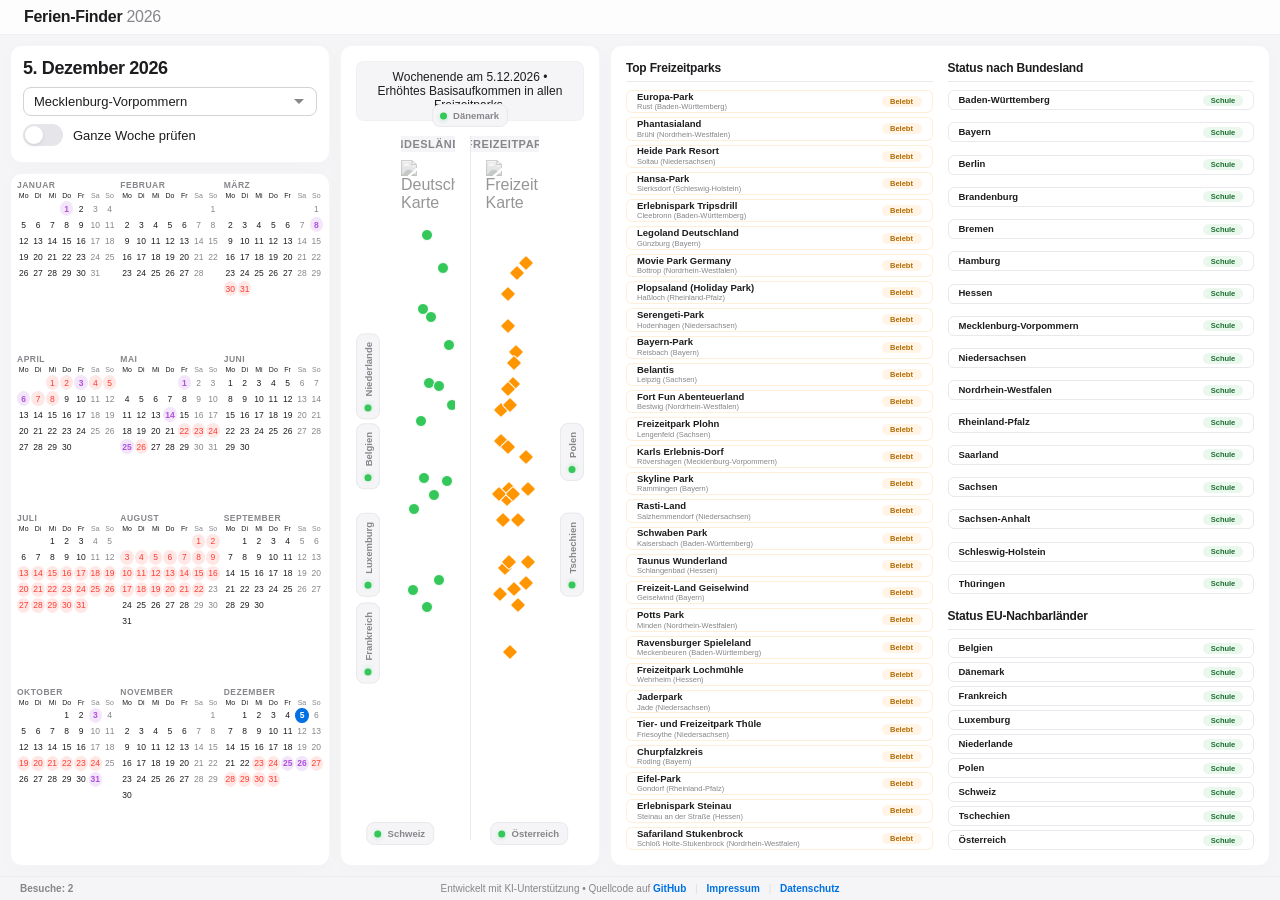
==== commit d2753002: "Add files via upload" ====
--- a/index.html
+++ b/index.html
@@ -4,7 +4,7 @@
     <meta charset="UTF-8">
     <meta name="viewport" content="width=device-width, initial-scale=1.0">
     <title>Ferien-Finder Deutschland 2026</title>
-    <link rel="stylesheet" href="style.css?v=39">
+    <link rel="stylesheet" href="style.css?v=47">
 </head>
 <body>
 
@@ -19,7 +19,7 @@
         
         <div class="sidebar-left">
             <div class="controls-inner apple-card">
-                <h2 id="selected-date-display">27. Mai 2026</h2>
+                <h2 id="selected-date-display">2. Juni 2026</h2>
                 
                 <select id="state-select" class="state-dropdown">
                 </select>
@@ -136,7 +136,16 @@
     </div>
 
     <footer>
-        <p>Entwickelt mit KI-Unterstützung • Quellcode auf <a href="https://github.com/wbkkramer1/Ferienplaner" target="_blank">GitHub</a></p>
+        <div class="footer-layout">
+            <div id="visitor-counter" class="counter-box">Geladene Besuche...</div>
+            <div class="footer-credits">
+                Entwickelt mit KI-Unterstützung • Quellcode auf <a href="https://github.com/wbkkramer1/Ferienplaner" target="_blank">GitHub</a>
+                <span class="legal-divider">|</span>
+                <a href="impressum.html">Impressum</a>
+                <span class="legal-divider">|</span>
+                <a href="datenschutz.html">Datenschutz</a>
+            </div>
+        </div>
     </footer>
 
     <div id="map-tooltip"></div>
--- a/style.css
+++ b/style.css
@@ -191,7 +191,6 @@
 .cbox-east-1 { right: 15px; top: 46%; }
 .cbox-east-2 { right: 15px; top: 57%; }
 
-/* FIX: Richtet das Label und das SVG-Fenster senkrecht sauber aus */
 .map-wrapper-outer { 
     height: 100%; 
     flex: 1; 
@@ -204,7 +203,6 @@
 }
 .map-wrapper-outer.parks-map { border-left: 1px solid #e8e8ed; padding-left: 15px; }
 
-/* FIX: Design für die dezenten, minimalistischen Kartenüberschriften im Apple-Stil */
 .map-title-label {
     font-size: 11px;
     font-weight: 600;
@@ -308,6 +306,7 @@
 .park-status-badge.state-voll { background-color: #fde8e8; color: #cc2214; }
 
 .land-item.ferien { background-color: #ffffff; border-color: rgba(255, 59, 48, 0.25); }
+.legal-divider { padding: 0 6px; color: rgba(0,0,0,0.1); }
 .land-item.ferien .park-name { color: #ff3b30; }
 .land-item.ferien .status-badge { background-color: #fde8e8; color: #cc2214; }
 
@@ -323,18 +322,44 @@
 }
 
 /* ==========================================================================
-   7. FOOTER STYLING
+   7. FOOTER STYLING & COUNTER-ALIGNMENT
    ========================================================================== */
 footer {
-    width: 100%; text-align: center; padding: 6px 0;
-    background-color: #f5f5f7; border-top: 1px solid rgba(0, 0, 0, 0.03);
-    font-size: 10px; color: #86868b; flex-shrink: 0;
+    width: 100%; 
+    background-color: #f5f5f7; 
+    border-top: 1px solid rgba(0, 0, 0, 0.03);
+    font-size: 10px; 
+    color: #86868b; 
+    flex-shrink: 0;
+    box-sizing: border-box;
+}
+
+.footer-layout {
+    max-width: 100vw;
+    padding: 6px 20px;
+    display: flex;
+    justify-content: space-between;
+    align-items: center;
+}
+
+.counter-box {
+    font-weight: 600;
+    color: #86868b;
+    text-align: left;
+}
+
+.footer-credits {
+    position: absolute;
+    left: 50%;
+    transform: translateX(-50%);
+    text-align: center;
+    white-space: nowrap;
 }
 footer a { color: #0071e3; text-decoration: none; font-weight: 600; }
 footer a:hover { text-decoration: underline; }
 
 /* ==========================================================================
-   8. MOBILE BLOCKER LAYER (NUR AKTIV BEI HANDYS & TABLETS)
+   8. MOBILE BLOCKER LAYER
    ========================================================================== */
 .mobile-blocker {
     display: none; 
